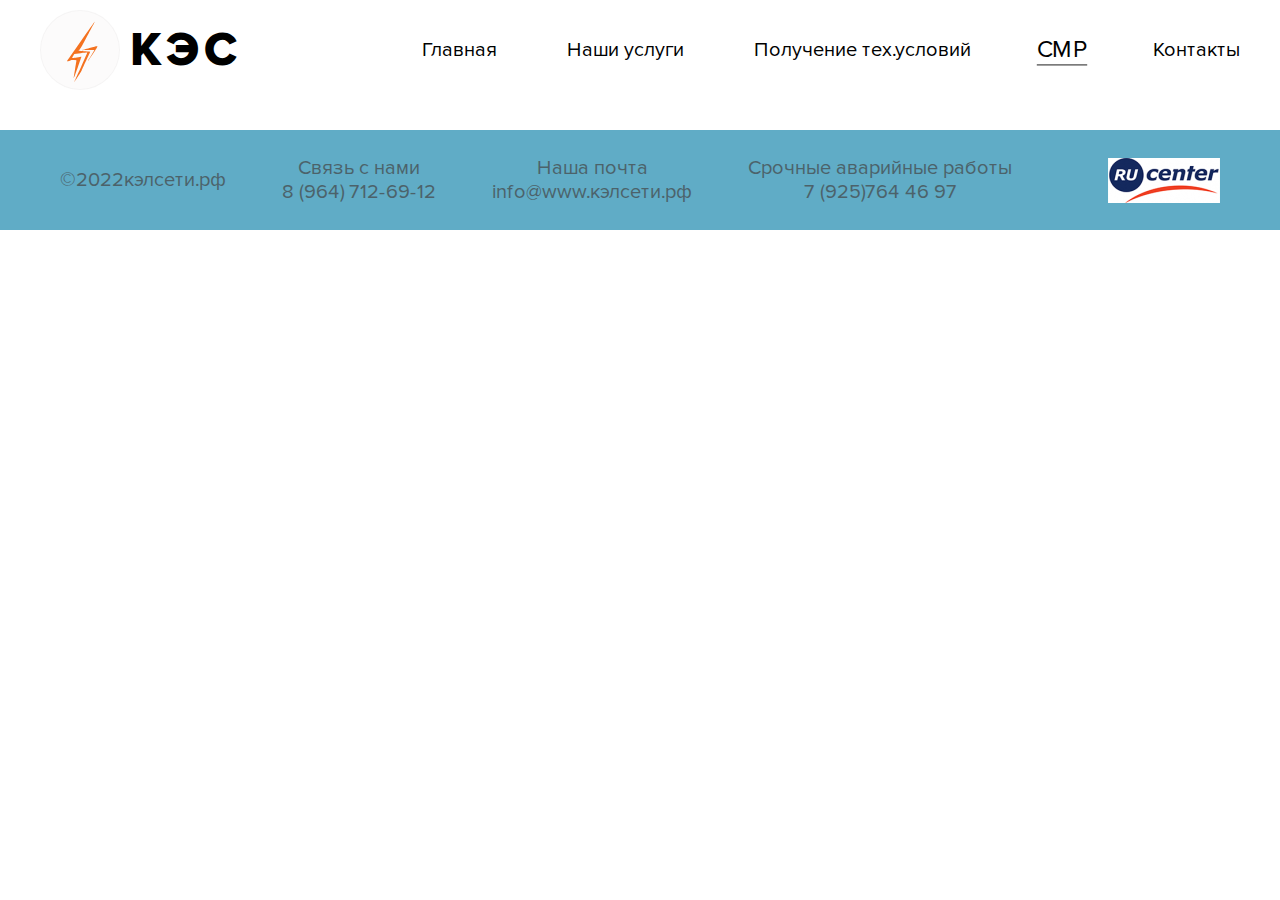
==== CIW.html @ 3be7788e "закончил главную и наши услуги, присутпил к тех.условиям" ====
<!DOCTYPE html>
<html lang="en">
<head>
    <!-- normalize.css -->
    <link rel="stylesheet" href="/css/normalize.css">
    <!-- style.css -->
    <link rel="stylesheet" href="/css/style.css">
    <meta charset="UTF-8">
    <meta http-equiv="X-UA-Compatible" content="IE=edge">
    <meta name="viewport" content="width=device-width, initial-scale=1.0">
    <title>КЭС-СМР</title>
</head>
<body>
    <header class="header">
        <div class="container">    
            <div class="header__row">                
                    <a href="/main.html" class="logo">
                        <svg version="1.0" xmlns="http://www.w3.org/2000/svg"
                            width="80px" height="80px" viewBox="0 0 161.000000 164.000000">
                            <g transform="translate(0.000000,164.000000) scale(0.100000,-0.100000)"
                                fill="currentColor" stroke="none">
                                <path d="M822 1005 c-161 -228 -292 -417 -292 -420 0 -9 63 5 74 16 16 15 126
                                11 126 -4 0 -7 -14 -91 -30 -186 -17 -95 -29 -178 -28 -183 2 -4 40 94 84 219
                                44 126 80 229 80 229 -1 1 -45 -6 -98 -16 -109 -19 -114 -17 -75 41 l23 34
                                134 17 c74 10 136 15 139 13 2 -3 -59 -140 -135 -306 -76 -166 -141 -307 -142
                                -313 -2 -6 33 44 77 112 45 68 81 127 81 131 0 5 41 94 90 199 50 105 90 194
                                90 197 0 3 -30 6 -67 6 -73 1 -211 15 -177 17 16 2 45 47 134 215 62 116 135
                                254 162 305 28 50 48 92 45 92 -2 0 -135 -187 -295 -415z"/>
                                <path d="M1005 860 c-77 -22 -147 -41 -155 -43 -8 -2 48 -1 124 1 117 4 138 3
                                130 -9 -4 -8 -33 -54 -64 -104 -70 -113 -76 -123 -63 -110 10 10 127 183 177
                                263 33 52 36 52 -149 2z"/>
                            </g>
                        </svg>       
                        <span class="logo__link">КЭС</span>  
                                      
                    </a>                                   
                <nav class="header__menu">                
                    <ul class="menu__items">
                        <li class="menu__item">
                            <a href="/main.html" class="menu__link subtitle hover-link">Главная</a>
                        </li>                       
                        <li class="menu__item">
                            <a href="/our-services.html" class="menu__link subtitle hover-link">Наши услуги</a>
                        </li>
                        <li class="menu__item">
                            <a href="/technical-conditions.html" class="menu__link subtitle hover-link">Получение тех.условий</a>
                        </li>
                        <li class="menu__item">
                            <a href="/CIW.html" class="menu__link subtitle hover-link  active-page">СМР</a>
                        </li>
                        <li class="menu__item">
                            <a href="/contacts.html" class="menu__link subtitle hover-link">Контакты</a>
                        </li>
                    </ul>
                </nav>
                <!-- /header__menu -->
            </div>          
        </div>  
         <!-- /container -->
    </header>
    <!-- /header -->
    <footer class="footer">
        <div class="container">
            <div class="footer__row">
                <p class="watermark body2">©2022кэлсети.рф</p>
                <div class="connect-with-us">
                    <p class="body2 connect-with-us__link">Связь с нами</p>
                    <a href="tel:+89647126912" class="phone-number body2">8 (964) 712-69-12</a>                    
                </div> 
                <div class="our-email">
                    <p class="body2 connect-with-us__link">Наша почта</p>
                    <a href="mailto:doc@himdivan.ru" class="e-mail body2">info@www.кэлсети.рф</a>
                </div>        
                <div class="alarm-nubmer">
                    <p class="body2 connect-with-us__link">Срочные аварийные работы</p>
                    <a href="tel:+79257644697" class="phone-number body2">7 (925)764 46 97 </a>
                </div>      
                <figure class="footer__logo">
                    <img src="/assets/img/footer/Watermark.png" alt="">
                </figure>                
            </div>
            <!-- footer__row -->
        </div>
        <!-- /container -->
    </footer>
    <!-- /footer -->    
</body>
</html>
---- css/style.css ----
@font-face {
    font-family: 'Proxima Nova Regular';
    src: url('../assets/fonts/ProximaNova-Regular.woff2') format('woff2'),
        url('../assets/fonts/ProximaNova-Regular.woff') format('woff');
    font-weight: normal;
    font-style: normal;
    font-display: swap;
}

@font-face {
    font-family: 'Proxima Nova Bold';
    src: url('../assets/fonts/ProximaNova-Bold.woff2') format('woff2'),
        url('../assets/fonts/ProximaNova-Bold.woff') format('woff');
    font-weight: bold;
    font-style: normal;
    font-display: swap;
}

@font-face {
    font-family: 'Proxima Nova Extrabld';
    src: url('../assets/fonts/ProximaNova-Extrabld.woff2') format('woff2'),
        url('../assets/fonts/ProximaNova-Extrabld.woff') format('woff');
    font-weight: bold;
    font-style: normal;
    font-display: swap;
}

@font-face {
    font-family: 'Proxima Nova Black';
    src: url('../assets/fonts/ProximaNova-Black.woff2') format('woff2'),
        url('../assets/fonts/ProximaNova-Black.woff') format('woff');
    font-weight: 900;
    font-style: normal;
    font-display: swap;
}

:root {
    --ui-color:#F47220;
    --text-color1: #fcef42e5;
    --text-color2:#444444;
    --footer-background: #228cafb7;
}

*,
*::before,
*::after {
  box-sizing: border-box;  
}

html {
    font-size: 1rem;
}

body {
    margin: 0 0;
    background: white ;
}

a {
    text-decoration: none;
}

img {
    max-width: 100%;
    height: auto;
}

svg {
    max-width: 100%;
    height: auto;
  }

.h1 {
    font-family: 'Proxima Nova Extrabld';
    font-weight: 600;
    font-style: normal;
    font-size: 4rem;
    letter-spacing: 5px;
}

.h2 {
    font-family: 'Proxima Nova Bold';
    font-weight: 500;
    font-style: normal;
    font-size: 3.5rem;
    letter-spacing: 2px;
}

.h3 {
    font-family: 'Proxima Nova Bold';
    font-weight: 400;
    font-style: normal;
    font-size: 2rem;
}

.subtitle {
    font-family: 'Proxima Nova Regular';
    font-weight: 400;
    font-style: normal;
    font-size: 1.25rem;
}

.body1 {
    font-family: 'Proxima Nova Regular';
    font-weight: 400;
    font-style: normal;
    font-size: 1.45rem;
}

.body2 {
    font-family: 'Proxima Nova Regular';
    font-weight: 400;
    font-style: normal;
    font-size: 1.25rem;
}

.button {   
    cursor: pointer;
    border-radius: 20px;
    border: 1px solid var(--ui-color);
    box-shadow: 3px 3px 5px rgba(244, 114, 32, 0.4);
    background-color: var(--ui-color);
    transition: background-color ease-in-out .5s;
}

.button:hover {
    background-color:transparent;
}

.button:active {
    box-shadow: none;
    text-shadow: 3px 3px 5px var(--text-color2);
    background-color: transparent;
    transition: 0s;
}

.active-page {
    border-bottom: 1px solid var(--text-color2);
    transform: scale(1.2);
}

.hover-link {
    transition: ease-in-out .25s;
}

.hover-link:hover {
    transform: scale(1.1);
    color: var(--ui-color);
}

.container {
    position: relative;
    max-width: 1520px;
    width: 100%;
    margin: 0 auto;
    padding: 0 0;
}

.header__row {
    display: flex;
    align-items: center;
    justify-content: space-between;
    height: 100px;
    margin: 0 40px;
}

.header__logo {
    display: flex;
}

.logo {
    display: flex;
    align-items: center;
    max-width: 255px;
}

.logo svg {    
    color: var(--ui-color) ;
    border: 1px solid #4444440a;
    border-radius: 50%;
    background:#f3f0f03f ;
    margin-right: 10px;

}

.logo__link {
    font-family: 'Proxima Nova Extrabld';
    font-weight: 600;
    font-style: normal;
    font-size: 3rem;
    letter-spacing: 5px;
    color: black;
}

.header__menu {
    display: flex;
    justify-content: center;
    align-items: center;          
}

.menu__items {
    list-style-type: none;
    display: flex;      
}

.menu__item {
    display: flex;
    margin-right: 70px;
}

.menu__item:last-child {
    margin-right: 0;
}

.menu__link {
    color: #000000;   
   
}

.slider {  
    max-width: 1520px;
    width: 100%;         
    filter: drop-shadow(5px 15px 15px rgba(11, 24, 97, 0.32));
}

.slider .slick-dots {
    display: flex;
    justify-content: center;
    align-items: center;
}

.slider .slick-dots li{
    list-style: none;
}

.slider .slick-dots button::before {   
    font-family:''; 
    font-size: 0;
    width: 20px;
    height: 10px;
    opacity: .4;
    background: #444;
    border-radius: 10px;
    transform: translateY(-300%);
}

.slider .slick-dots button::before .slick-active {
    opacity: .8;
}

.slide {
    position: relative;        
}

.slide img {    
    border-radius: 20px;    
}

.slide h1 {
    position: absolute;
    top: 0;
}

.slider__h1,
.slider__link {         
    padding-left: 220px;
    padding-top: 150px;
    opacity: ;
    color: var(--text-color1);
    text-shadow: 10px 10px 30px rgb(32, 31, 31);
}

.slider h2 {
    position: absolute;
    top: 0;
}

.about-us__head {
    display: flex;
    justify-content: center;
    align-items: center;
}

.about-us__flex {
    display: flex;
    justify-content: flex-end;
}

.about-us__grid {
    display: grid;
    grid-template-columns: 1fr 2fr;
}

.about-us__img img {
    border-radius: 20px ;
    box-shadow:5px 5px 30px rgba(11, 24, 97, 0.32);
    height: 700px;
    width: 500px;
}

.about-us__txt {
    display: flex;
    justify-content: flex-start;
}

.about-us__link {       
    max-width: 500px;   
}

.our-services {
    display: flex;
    justify-content: center;
}

.service__link {
    color: var(--ui-color) ;
    margin-left: 15px;
}

.what-we-do__flex {
    display: flex;
    justify-content: center;    
}

.what-we-do__grid {
    display: grid;
    grid-template-columns: repeat(3, 1fr);
    gap: 100px;
}

.do-list-left,
.do-list-center,
.do-list-right {
    display: flex;    
    flex-direction: column;
    width: 400px; 
    height: 600px;
    margin: 0;    
    border-radius: 5px;    
    box-shadow:5px 5px 30px rgba(11, 24, 97, 0.32);
}

.do-list-left {
    border-top-left-radius: 20px ;
    
}

.do-list-right {
    border-top-right-radius: 20px;
    
}

.do-list__icon {        
    display: flex;
    justify-content: center;
    align-items: center;        
    width: 80px;
    height: 80px;
    margin-top: 20px;
    outline: 3px solid var(--ui-color);
    outline-offset: 3px;
    border-radius: 50%;
    background-color: white;
    transform: translateX(200%);
}

.do-list__head {
    display: flex;
    justify-content: center;    
    align-items: center;
}

.do-list-left .do-list__head,
.do-list-right .do-list__head {
    margin-bottom: 69px;
}

.do-list__link {    
    margin-left: 25px;
    margin-top: 30px;
}

.do-list__btn {
    position: absolute;
    display: flex;
    justify-content: center;
    align-items: center;
    max-width: 200px;
    width: 100%;
    height: 50px;    
    bottom: 20px;
    margin-left: 6.5%;
    color: #000000;
}

.we-bring-light__flex {
    display: flex;
    justify-content: center;
    align-items: center;
    margin-top: 60px;
}

.we-bring-light__grid {
    display: grid;
    grid-template-columns: repeat(2, 1fr);       
}

.slogan {
    margin-left: 20px;
}

.start-now {
    display: flex;
    justify-content: center;
    align-items: center;
    margin-top: 50px;
}

.start-now__btn {
    display: flex;
    justify-content: center;
    align-items: center;
    max-width: 300px;
    width: 100%;
    height: 75px;  
    color: black;
}

.footer {
    background: var(--footer-background);
}

.footer__row {
    display: flex;
    justify-content: space-between;
    height: 100px;
    margin: 0 20px 0 60px;
    margin-top: 30px;
}

.watermark {
    display: flex;
    justify-content: center;
    align-items: center;
    opacity: .7;
    color: var(--text-color2);
    margin: 0;
}

.connect-with-us {
    display: flex;
    justify-content: center;
    align-items: center;
    flex-direction: column;
}

.connect-with-us__link {
    display: flex;
    justify-content: center;
    margin-bottom: 0;
    color: var(--text-color2);
    opacity: .7;
    margin: 0;
}

.phone-number {
    display: flex;
    justify-content: center;
    align-items: center;
    color: var(--text-color2);
    opacity: .7;
    transition: all ease-in-out .25s;
}

.phone-number:hover {
    color: black;
    transform: scale(1.05);
}

.alarm-nubmer {
    display: flex;
    flex-direction: column;
    justify-content: center;
    align-items: center;        
}

.our-email {
    display: flex;
    justify-content: center;
    align-items: center;
    flex-direction: column;
}

.e-mail {
    display: flex;
    justify-content: center;
    align-items: center;
    color: var(--text-color2);
    opacity: .7;
    transition: all ease-in-out .25s;
}

.e-mail:hover {
    color: black;
    transform: scale(1.05);
}

.footer__logo {
    display: flex;
    justify-content: center;
    align-items: center;
}

/* /main page */

.our-services__flex {
    display: flex;
    justify-content: center;
    align-items: center;
    margin-top: 30px;
}

.our-services__grid {
    display: grid;
    grid-template-columns: repeat(2,1fr);
    grid-template-rows: repeat(2,1fr);
    gap: 60px;
}

.our-services__card {
    display: flex;    
    flex-direction: column;
    width: 520px; 
    height: 500px;
    margin: 0;    
    border-radius: 10px;    
    box-shadow:5px 5px 30px rgba(11, 24, 97, 0.32);
}

.about-us__icon {
    display: flex;
    justify-content: center;
    align-items: center;
    width: 80px;
    height: 80px;
    margin-top: 20px;
    outline: 3px solid var(--ui-color);
    outline-offset: 3px;
    border-radius: 50%;
    background-color: white;
    transform: translateX(265%);
}

.our-services__link {
    margin-left: 15px;
    margin-top: 15px;
    margin-bottom: 0;
}

.our-services h1 {
    margin-bottom: 0;
}

/* /our-services */
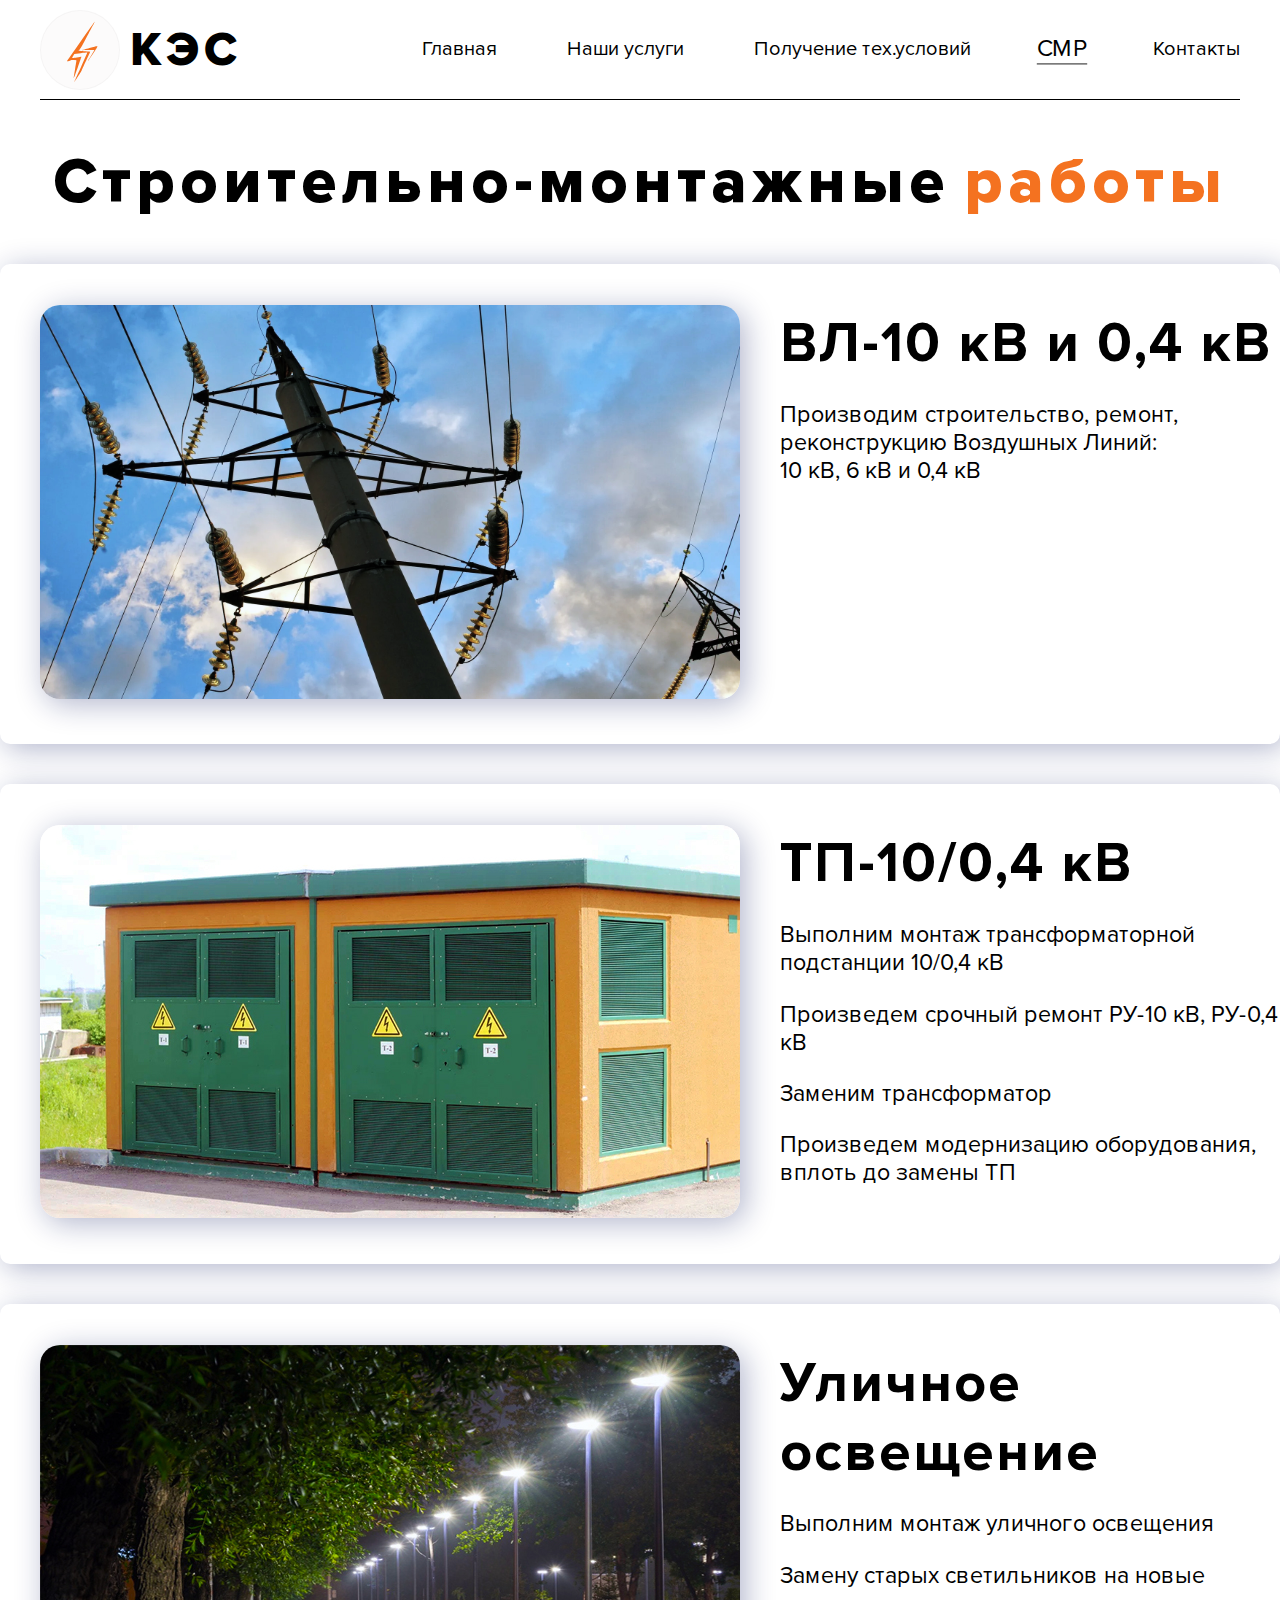
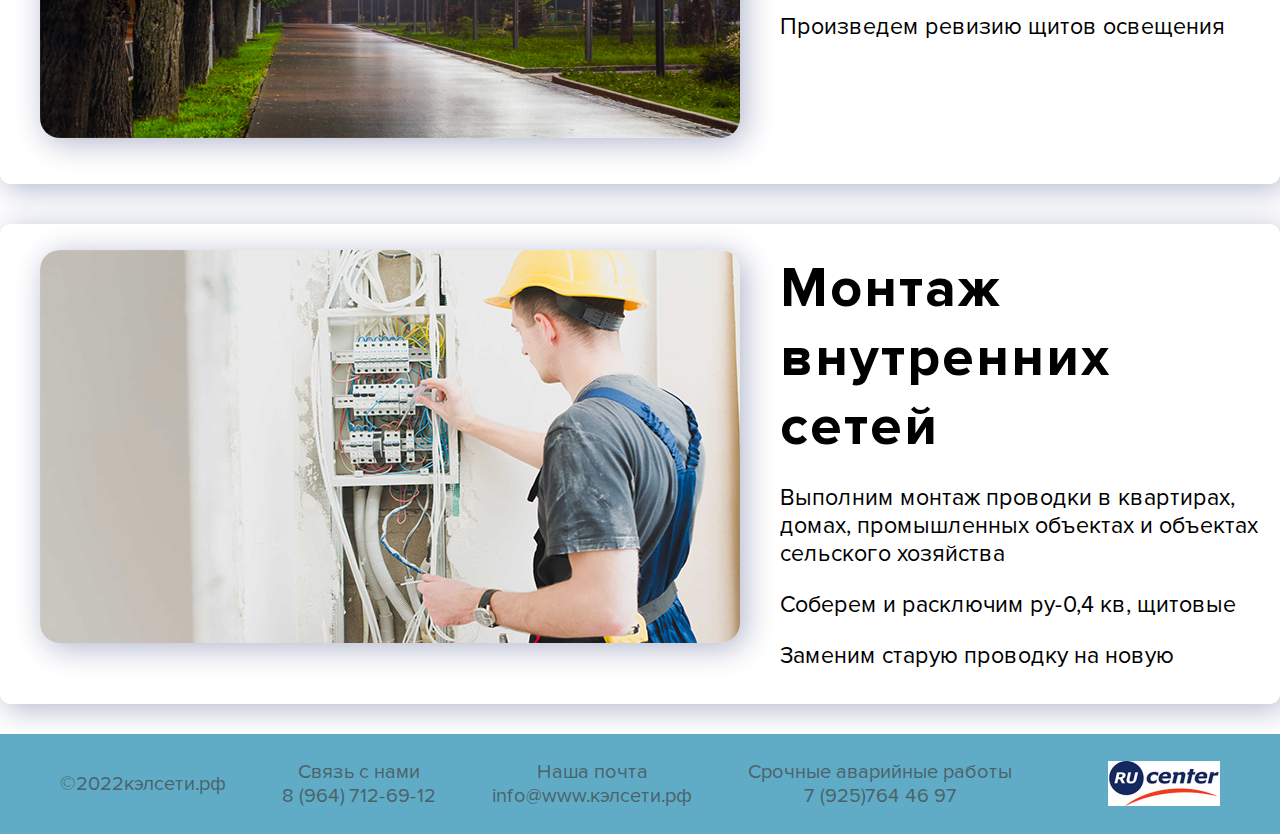
==== commit 8dddd949: "Сделал главную, наши услуги, тех.условия, Смр" ====
--- a/CIW.html
+++ b/CIW.html
@@ -59,6 +59,62 @@
          <!-- /container -->
     </header>
     <!-- /header -->
+    <main class="main">
+        <div class="container">
+            <h1 class="h1 our-services">Строительно-монтажные <span class="service__link">работы</span></h1>
+            <div class="CIW__cards_flex">
+                <article class="CIW__cards_grid">
+                    <figure class="CIW__img">
+                        <img src="/assets/img/main/CIW/Air-waltage.jpg" alt="">
+                    </figure>
+                    <div class="CIW__card_items">
+                        <h2 class="h2 card__head">ВЛ-10 кВ и 0,4 кВ</h2>
+                        <h3 class="body1 card__link">Производим строительство, ремонт, реконструкцию Воздушных Линий: <br> 10 кВ, 6 кВ и 0,4 кВ</h3>
+                    </div>
+                </article>                
+            </div>
+            <div class="CIW__cards_flex">
+                <article class="CIW__cards_grid">
+                    <figure class="CIW__img">
+                        <img src="/assets/img/main/CIW/Transformator.jpg" alt="">
+                    </figure>
+                    <div class="CIW__card_items">
+                        <h2 class="h2 card__head">ТП-10/0,4 кВ</h2>
+                        <h3 class="body1 card__link">Выполним монтаж трансформаторной подстанции 10/0,4 кВ</h3>
+                        <h3 class="body1 card__link">Произведем срочный ремонт РУ-10 кВ, РУ-0,4 кВ</h3>
+                        <h3 class="body1 card__link">Заменим трансформатор</h3>
+                        <h3 class="body1 card__link">Произведем модернизацию оборудования, вплоть до замены ТП</h3>
+                    </div>
+                </article>                
+            </div>
+            <div class="CIW__cards_flex">
+                <article class="CIW__cards_grid">
+                    <figure class="CIW__img">
+                        <img src="/assets/img/main/CIW/Street-light.jpg" alt="">
+                    </figure>
+                    <div class="CIW__card_items">
+                        <h2 class="h2 card__head">Уличное освещение</h2>
+                        <h3 class="body1 card__link">Выполним монтаж уличного освещения</h3>      
+                        <h3 class="body1 card__link">Замену старых светильников на новые</h3>
+                        <h3 class="body1 card__link">Произведем ревизию щитов освещения</h3>                  
+                    </div>
+                </article>                
+            </div>
+            <div class="CIW__cards_flex">
+                <article class="CIW__cards_grid">
+                    <figure class="CIW__img">
+                        <img src="/assets/img/main/CIW/Home-electricity.jpeg" alt="">
+                    </figure>
+                    <div class="CIW__card_items">
+                        <h2 class="h2 card__head">Монтаж внутренних сетей</h2>
+                        <h3 class="body1 card__link">Выполним монтаж проводки в квартирах, домах, промышленных объектах и объектах сельского хозяйства</h3>      
+                        <h3 class="body1 card__link">Соберем и расключим ру-0,4 кв, щитовые</h3>
+                        <h3 class="body1 card__link">Заменим старую проводку на новую</h3>                  
+                    </div>
+                </article>                
+            </div>
+        </div>
+    </main>
     <footer class="footer">
         <div class="container">
             <div class="footer__row">
--- a/css/style.css
+++ b/css/style.css
@@ -162,6 +162,7 @@
     justify-content: space-between;
     height: 100px;
     margin: 0 40px;
+    border-bottom: 1px solid black;
 }
 
 .header__logo {
@@ -264,8 +265,7 @@
 .slider__h1,
 .slider__link {         
     padding-left: 220px;
-    padding-top: 150px;
-    opacity: ;
+    padding-top: 150px;    
     color: var(--text-color1);
     text-shadow: 10px 10px 30px rgb(32, 31, 31);
 }
@@ -561,4 +561,98 @@
     margin-bottom: 0;
 }
 
-/* /our-services */+/* /our-services */
+
+.technical-condition__info {
+    display: flex;
+    justify-content: center;
+    align-items: center;
+    margin-top: 100px;
+    color: var(--ui-color);
+}
+
+.technical-condition__cardinfo {
+    display: flex;       
+    flex-direction: column;
+    height: 380px;           
+    border-radius: 10px;    
+    box-shadow:5px 5px 30px rgba(11, 24, 97, 0.32);
+}
+
+.technical-condition__link {
+    margin-left: 15px;
+    margin-bottom: 0;
+}
+
+.technical-condition__flex {
+    display: flex;
+    justify-content: center;
+    align-items: center;
+    margin-top: 70px;
+}
+
+.technical-condition__grid {
+    display: grid;
+    grid-template-columns: repeat(2, 1fr);
+    gap: 80px;
+}
+
+.technical-condition__card {
+    display: flex;    
+    flex-direction: column;
+    width: 715x; 
+    height: 630px;
+    margin: 0;    
+    border-radius: 10px;    
+    box-shadow:5px 5px 30px rgba(11, 24, 97, 0.32);
+}
+
+.technical-condition__icon {
+    display: flex;
+    justify-content: center;
+    align-items: center;
+    width: 80px;
+    height: 80px;
+    margin-top: 20px;    
+    outline: 3px solid var(--ui-color);
+    outline-offset: 7px;
+    border-radius: 50%;
+    background-color: white;
+    transform: translateX(400%);
+}
+
+/* /technical-condition */
+
+.CIW__cards_flex {
+    display: flex;
+    justify-content: flex-start;  
+    align-items: center; 
+    margin-top: 40px; 
+    height: 480px;           
+    border-radius: 10px;    
+    box-shadow:5px 5px 30px rgba(11, 24, 97, 0.32);
+}
+
+.CIW__cards_grid {
+    display: grid;
+    grid-template-columns: repeat(2,1fr);    
+    
+}
+
+.CIW__img {
+    width: 700px;    
+}
+
+.CIW__img img {
+    border-radius: 20px;
+    box-shadow:5px 5px 30px rgba(11, 24, 97, 0.32);
+}
+
+.CIW__card_items {
+    
+}
+
+.card__head {
+    margin-top: 20px;
+    margin-bottom: 0;
+}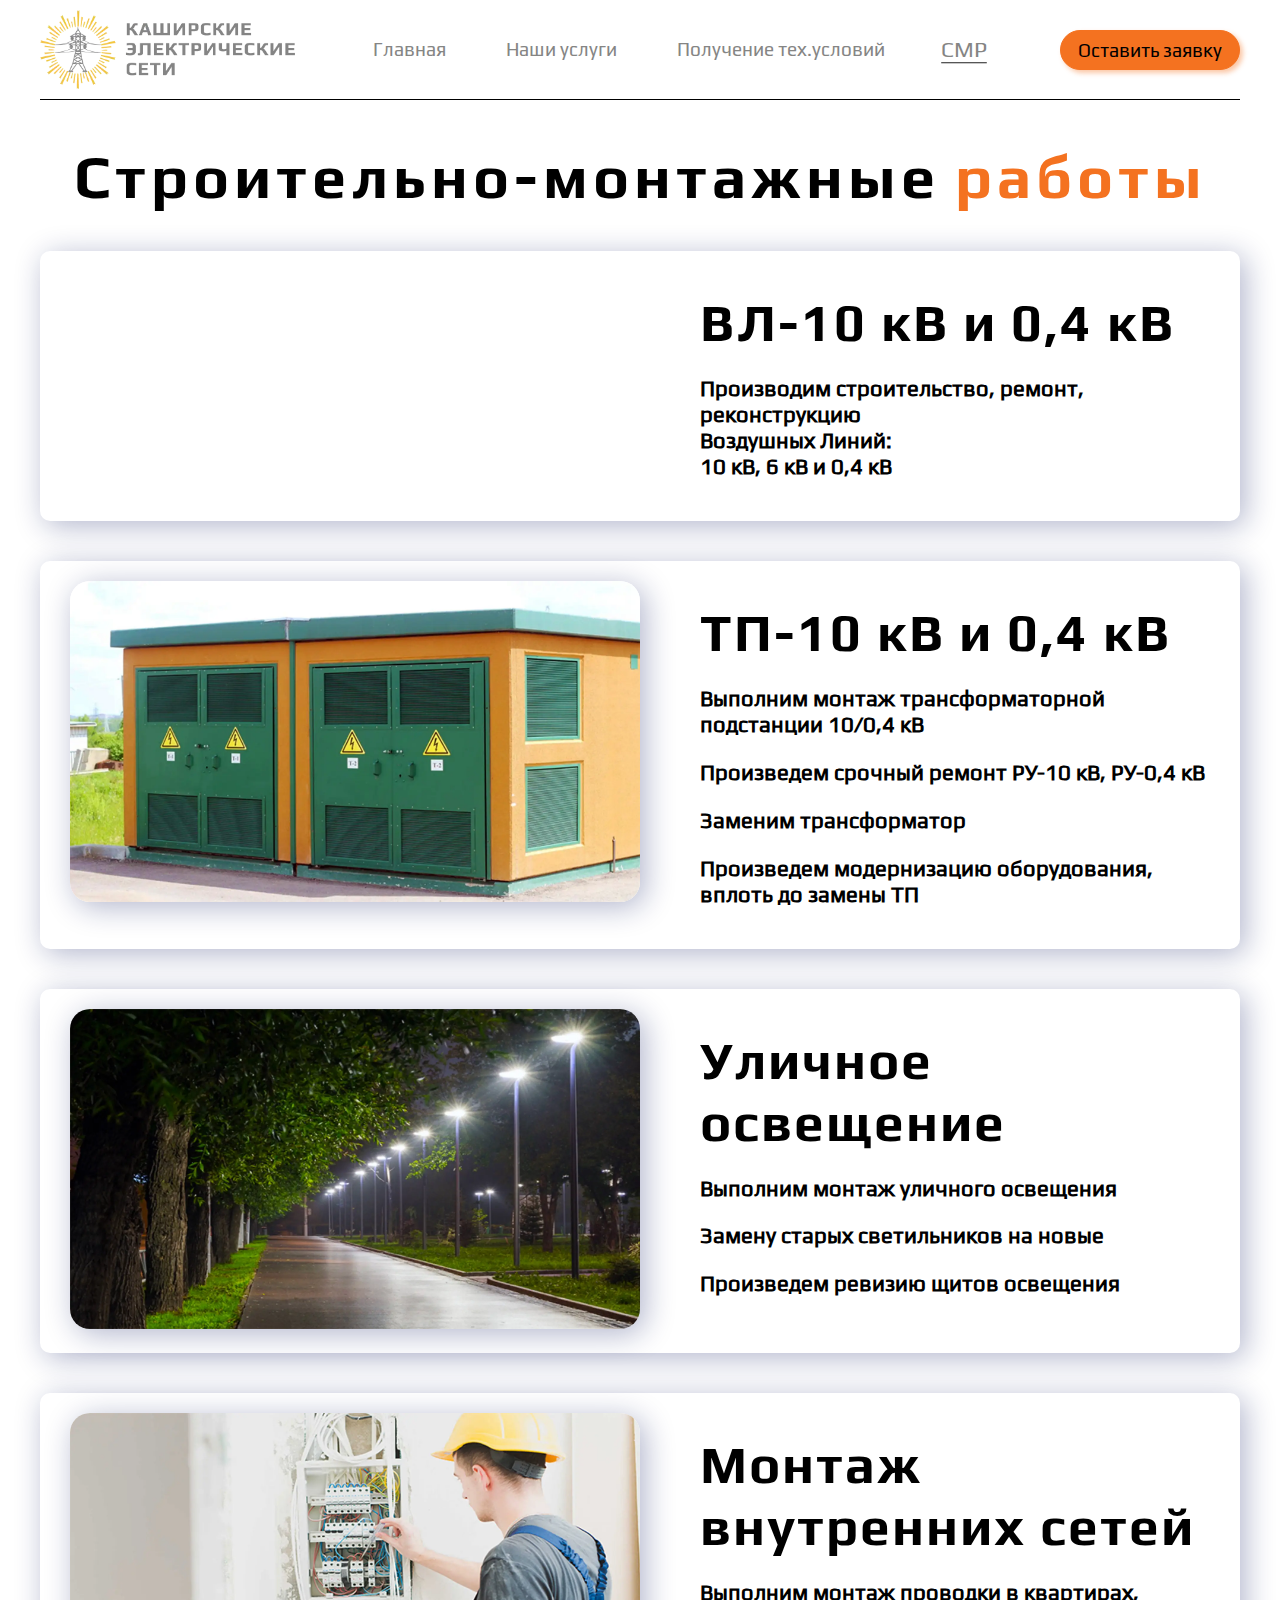
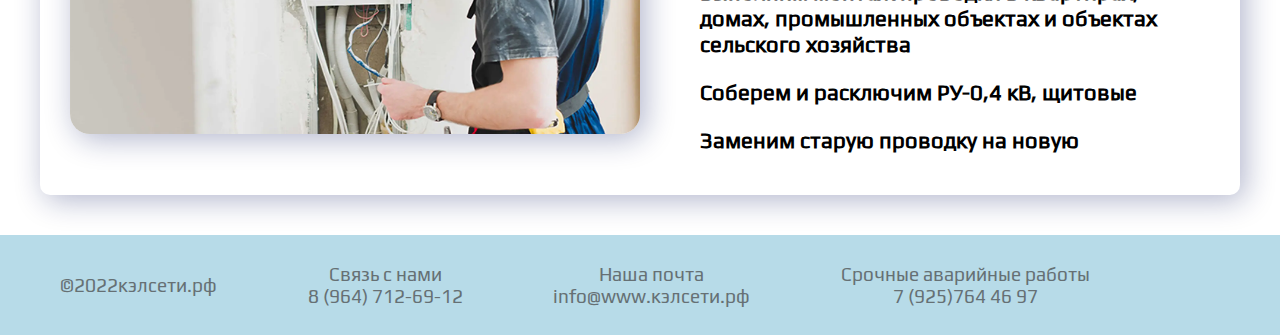
==== commit b582d6f4: "Осталось добавить фото к слайдеру" ====
--- a/CIW.html
+++ b/CIW.html
@@ -15,82 +15,114 @@
         <div class="container">    
             <div class="header__row">                
                     <a href="/main.html" class="logo">
-                        <svg version="1.0" xmlns="http://www.w3.org/2000/svg"
-                            width="80px" height="80px" viewBox="0 0 161.000000 164.000000">
-                            <g transform="translate(0.000000,164.000000) scale(0.100000,-0.100000)"
-                                fill="currentColor" stroke="none">
-                                <path d="M822 1005 c-161 -228 -292 -417 -292 -420 0 -9 63 5 74 16 16 15 126
-                                11 126 -4 0 -7 -14 -91 -30 -186 -17 -95 -29 -178 -28 -183 2 -4 40 94 84 219
-                                44 126 80 229 80 229 -1 1 -45 -6 -98 -16 -109 -19 -114 -17 -75 41 l23 34
-                                134 17 c74 10 136 15 139 13 2 -3 -59 -140 -135 -306 -76 -166 -141 -307 -142
-                                -313 -2 -6 33 44 77 112 45 68 81 127 81 131 0 5 41 94 90 199 50 105 90 194
-                                90 197 0 3 -30 6 -67 6 -73 1 -211 15 -177 17 16 2 45 47 134 215 62 116 135
-                                254 162 305 28 50 48 92 45 92 -2 0 -135 -187 -295 -415z"/>
-                                <path d="M1005 860 c-77 -22 -147 -41 -155 -43 -8 -2 48 -1 124 1 117 4 138 3
-                                130 -9 -4 -8 -33 -54 -64 -104 -70 -113 -76 -123 -63 -110 10 10 127 183 177
-                                263 33 52 36 52 -149 2z"/>
-                            </g>
-                        </svg>       
-                        <span class="logo__link">КЭС</span>  
-                                      
-                    </a>                                   
+                       <picture class="logo">
+                        <source srcset="/assets/img/header/Logo.webp">
+                        <img src="/assets/img/header/Logo.webp" alt="">
+                       </picture>                                       
+                    </a>   
+                    <a href="/main.html" class="logo-mobile">
+                        <picture>
+                            <source srcset="/assets/img/header/Краткая для светлого фона.webp">
+                            <img src="/assets/img/header/Краткая для светлого фона.webp" alt="">
+                        </picture>                                                             
+                    </a>                  
+                    <a href="#" class="mobile-menu" id="menu-request">
+                        <svg width="28" height="22" viewBox="0 0 18 12" fill="none" xmlns="http://www.w3.org/2000/svg">
+                          <path
+                            d="M1.20857 7L16.7914 7C17.4589 7 18 6.57915 18 6.06L18 5.94C18 5.42085 17.4589 5 16.7914 5L1.20857 5C0.541098 5 1.38053e-07 5.42085 9.26681e-08 5.94L8.21773e-08 6.06C3.6792e-08 6.57915 0.541098 7 1.20857 7Z"
+                            fill="#000000" />
+                          <path
+                            d="M0.940001 2L17.06 2C17.5791 2 18 1.57915 18 1.06L18 0.940001C18 0.420853 17.5791 -3.67921e-08 17.06 -8.21774e-08L0.940001 -1.49143e-06C0.420853 -1.53682e-06 1.38053e-07 0.420851 9.26681e-08 0.939999L8.21775e-08 1.06C3.67921e-08 1.57915 0.420853 2 0.940001 2Z"
+                            fill="#000000" />
+                          <path
+                            d="M0.940001 12L17.06 12C17.5791 12 18 11.5791 18 11.06L18 10.94C18 10.4209 17.5791 10 17.06 10L0.940001 10C0.420853 10 1.38053e-07 10.4209 9.26681e-08 10.94L8.21774e-08 11.06C3.67921e-08 11.5791 0.420853 12 0.940001 12Z"
+                            fill="#000000" />
+                        </svg>
+                      </a>                          
                 <nav class="header__menu">                
                     <ul class="menu__items">
                         <li class="menu__item">
-                            <a href="/main.html" class="menu__link subtitle hover-link">Главная</a>
+                            <a href="/main.html" class="menu__link subtitle hover-link ">Главная</a>
                         </li>                       
                         <li class="menu__item">
-                            <a href="/our-services.html" class="menu__link subtitle hover-link">Наши услуги</a>
+                            <a href="/our-services.html" class="menu__link subtitle hover-link ">Наши услуги</a>
                         </li>
                         <li class="menu__item">
-                            <a href="/technical-conditions.html" class="menu__link subtitle hover-link">Получение тех.условий</a>
+                            <a href="/technical-conditions.html" class="menu__link subtitle hover-link ">Получение тех.условий</a>
                         </li>
                         <li class="menu__item">
-                            <a href="/CIW.html" class="menu__link subtitle hover-link  active-page">СМР</a>
-                        </li>
-                        <li class="menu__item">
-                            <a href="/contacts.html" class="menu__link subtitle hover-link">Контакты</a>
-                        </li>
-                    </ul>
+                            <a href="/CIW.html" class="menu__link subtitle active-page">СМР</a>
+                        </li>                        
+                    </ul>                    
                 </nav>
-                <!-- /header__menu -->
-            </div>          
+                <a href="#" class="header__btn button subtitle" id="call-request">Оставить заявку</a> 
+                <!-- /header__menu -->                
+            </div>    
+            <nav class="header__menu-adaptive">
+                <ul class="menu__items">
+                  <li class="menu__item">
+                    <a href="/main.html" class="menu__link subtitle hover-link">Главная</a>
+                  </li>
+                  <li class="menu__item">
+                    <a href="/our-services.html" class="menu__link subtitle hover-link  ">Наши услуги</a>
+                  </li>
+                  <li class="menu__item">
+                    <a href="/technical-conditions.html" class="menu__link subtitle hover-link ">Получение тех.условий</a>
+                  </li>
+                  <li class="menu__item">
+                    <a href="/CIW.html" class="menu__link subtitle active-page ">СМР</a>
+                  </li>
+                </ul>
+              </nav>      
         </div>  
          <!-- /container -->
     </header>
     <!-- /header -->
     <main class="main">
         <div class="container">
-            <h1 class="h1 our-services">Строительно-монтажные <span class="service__link">работы</span></h1>
-            <div class="CIW__cards_flex">
-                <article class="CIW__cards_grid">
-                    <figure class="CIW__img">
-                        <img src="/assets/img/main/CIW/Air-waltage.jpg" alt="">
+            <h1 class="h1 CIW__head">Строительно-монтажные <span class="service__link">работы</span></h1>                           
+            <h1 class="h1 CIW__title-tablet" style="margin-bottom: 0;">Строительно - монтажные </h1>
+            <h1 class="h1 CIW__title-mobile" style="margin-bottom: 0;">Строительно -</h1>
+            <h2 class="CIW__link-mobile h1">монтажные</h2>
+            <h2 class="h1 CIW__link-tablet">работы</h2>
+            <div class="CIW__cards_flex">
+                <article class="CIW__cards_grid">
+                    <figure class="CIW__img">
+                        <picture>
+                            <source srcset="/assets/img/main/CIW/Air-waltage.webp">
+                            <img src="/assets/img/main/CIW/Air-waltage.webp" alt="">
+                        </picture>
                     </figure>
                     <div class="CIW__card_items">
                         <h2 class="h2 card__head">ВЛ-10 кВ и 0,4 кВ</h2>
-                        <h3 class="body1 card__link">Производим строительство, ремонт, реконструкцию Воздушных Линий: <br> 10 кВ, 6 кВ и 0,4 кВ</h3>
-                    </div>
-                </article>                
-            </div>
-            <div class="CIW__cards_flex">
-                <article class="CIW__cards_grid">
-                    <figure class="CIW__img">
-                        <img src="/assets/img/main/CIW/Transformator.jpg" alt="">
-                    </figure>
-                    <div class="CIW__card_items">
-                        <h2 class="h2 card__head">ТП-10/0,4 кВ</h2>
+                        <h3 class="body1 card__link">Производим строительство, ремонт, реконструкцию <br> Воздушных Линий: <br> 10 кВ, 6 кВ и 0,4 кВ</h3>
+                    </div>
+                </article>                
+            </div>
+            <div class="CIW__cards_flex">
+                <article class="CIW__cards_grid">
+                    <figure class="CIW__img">
+                        <picture>
+                            <source srcset="/assets/img/main/CIW/Transformator.webp">
+                            <img src="/assets/img/main/CIW/Transformator.webp" alt="">
+                        </picture>
+                    </figure>
+                    <div class="CIW__card_items">
+                        <h2 class="h2 card__head">ТП-10 кВ и 0,4 кВ</h2>
                         <h3 class="body1 card__link">Выполним монтаж трансформаторной подстанции 10/0,4 кВ</h3>
                         <h3 class="body1 card__link">Произведем срочный ремонт РУ-10 кВ, РУ-0,4 кВ</h3>
                         <h3 class="body1 card__link">Заменим трансформатор</h3>
-                        <h3 class="body1 card__link">Произведем модернизацию оборудования, вплоть до замены ТП</h3>
-                    </div>
-                </article>                
-            </div>
-            <div class="CIW__cards_flex">
-                <article class="CIW__cards_grid">
-                    <figure class="CIW__img">
-                        <img src="/assets/img/main/CIW/Street-light.jpg" alt="">
+                        <h3 class="body1 card__link">Произведем модернизацию оборудования, <br> вплоть до замены ТП</h3>
+                    </div>
+                </article>                
+            </div>
+            <div class="CIW__cards_flex">
+                <article class="CIW__cards_grid">
+                    <figure class="CIW__img">
+                        <picture>
+                            <source srcset="/assets/img/main/CIW/Street-light.webp">
+                            <img src="/assets/img/main/CIW/Street-light.webp" alt="">
+                        </picture>
                     </figure>
                     <div class="CIW__card_items">
                         <h2 class="h2 card__head">Уличное освещение</h2>
@@ -103,12 +135,15 @@
             <div class="CIW__cards_flex">
                 <article class="CIW__cards_grid">
                     <figure class="CIW__img">
-                        <img src="/assets/img/main/CIW/Home-electricity.jpeg" alt="">
+                        <picture>
+                            <source srcset="/assets/img/main/CIW/Home-electricity.webp">
+                            <img src="/assets/img/main/CIW/Home-electricity.webp" alt="">
+                        </picture>
                     </figure>
                     <div class="CIW__card_items">
                         <h2 class="h2 card__head">Монтаж внутренних сетей</h2>
                         <h3 class="body1 card__link">Выполним монтаж проводки в квартирах, домах, промышленных объектах и объектах сельского хозяйства</h3>      
-                        <h3 class="body1 card__link">Соберем и расключим ру-0,4 кв, щитовые</h3>
+                        <h3 class="body1 card__link">Соберем и расключим РУ-0,4 кВ, щитовые</h3>
                         <h3 class="body1 card__link">Заменим старую проводку на новую</h3>                  
                     </div>
                 </article>                
@@ -117,28 +152,84 @@
     </main>
     <footer class="footer">
         <div class="container">
-            <div class="footer__row">
-                <p class="watermark body2">©2022кэлсети.рф</p>
-                <div class="connect-with-us">
-                    <p class="body2 connect-with-us__link">Связь с нами</p>
-                    <a href="tel:+89647126912" class="phone-number body2">8 (964) 712-69-12</a>                    
-                </div> 
-                <div class="our-email">
-                    <p class="body2 connect-with-us__link">Наша почта</p>
-                    <a href="mailto:doc@himdivan.ru" class="e-mail body2">info@www.кэлсети.рф</a>
-                </div>        
-                <div class="alarm-nubmer">
-                    <p class="body2 connect-with-us__link">Срочные аварийные работы</p>
-                    <a href="tel:+79257644697" class="phone-number body2">7 (925)764 46 97 </a>
-                </div>      
-                <figure class="footer__logo">
-                    <img src="/assets/img/footer/Watermark.png" alt="">
-                </figure>                
-            </div>
-            <!-- footer__row -->
+            <div class="footer__flex">
+                <div class="footer__row">
+                    <p class="watermark body2">©2022кэлсети.рф</p>
+                    <div class="connect-with-us">
+                        <p class="body2 connect-with-us__link">Связь с нами</p>
+                        <a href="tel:+89647126912" class="phone-number body2">8 (964) 712-69-12</a>                    
+                    </div> 
+                    <div class="our-email">
+                        <p class="body2 connect-with-us__link">Наша почта</p>
+                        <a href="mailto:doc@himdivan.ru" class="e-mail body2">info@www.кэлсети.рф</a>
+                    </div>        
+                    <div class="alarm-nubmer">
+                        <p class="body2 connect-with-us__link">Срочные аварийные работы</p>
+                        <a href="tel:+79257644697" class="phone-number body2">7 (925)764 46 97 </a>
+                    </div>      
+                    <figure class="footer__logo">
+                        <picture>
+                            <source srcset="/assets/img/footer/Watermark.webp">
+                            <img src="/assets/img/footer/Watermark.webp" alt="">
+                        </picture>
+                    </figure>                
+                </div>
+                <!-- footer__row -->
+            </div>
+            <!-- /footer__flex -->
         </div>
         <!-- /container -->
     </footer>
     <!-- /footer -->    
+    <div class="modal-window" id="call-window">
+        <div class="window__overlay" id="call-overlay"></div>
+        <div class="window__content">
+            <button class="window__close" id="close-window">
+                <span></span>
+            </button>
+            <h3 class="window__head h3">Оставьте заявку</h3>
+            <form action="" class="form">
+                <fieldset class="form__group">                    
+                    <input type="text" class="form__input" name="name" placeholder="ФИО">
+                </fieldset>
+                <fieldset class="form__group">                    
+                    <input type="tel" class="form__input" name="phone" placeholder="Номер телефона">
+                </fieldset>
+                <fieldset class="form__group">                    
+                    <input type="email" class="form__input" name="email" placeholder="Электронная почта">
+                </fieldset>
+                <fieldset class="form__group">       
+                    <textarea class="form__input message" name="" id="" cols="30" rows="10" placeholder="Оставьте сообщение"></textarea>
+                </fieldset>
+                <button class="form__submit body1 button" id="submit-btn">Отправить</button>
+                <p class="body3 form__caption">Нажимая на кнопку, Вы подтверждаете, что даете согласие на обработку Ваших персональных данных </p>
+            </form>
+            <!-- /form -->
+        </div>
+        <!-- /window__content -->
+        <script src="/js/modal-window.js"></script>
+    </div>
+    <!-- /modal-window -->
+    <div class="modal-menu" id="call-menu">
+        <div class="modal-menu__overlay" id="call-menu-overlay"></div>
+        <nav class="modal-menu__nav">
+          <ul class="modal-menu__items">
+            <li class="modal-menu__item">
+              <a href="/main.html" class="modal-menu__link subtitle hover-link">Главная</a>
+            </li>
+            <li class="modal-menu__item">
+              <a href="/our-services.html" class="modal-menu__link subtitle hover-link ">Наши услуги</a>
+            </li>
+            <li class="modal-menu__item">
+              <a href="/technical-conditions.html" class="modal-menu__link subtitle hover-link ">Получение тех.условий</a>
+            </li>
+            <li class="modal-menu__item">
+              <a href="/CIW.html" class="modal-menu__link subtitle active-page ">СМР</a>
+            </li>        
+          </ul>
+        </nav>   
+      </div>
+      <script src="/js/modal-menu.js"></script>  
+      <!-- /modal-menu -->
 </body>
 </html>--- a/css/style.css
+++ b/css/style.css
@@ -1,658 +1,1490 @@
 @font-face {
-    font-family: 'Proxima Nova Regular';
-    src: url('../assets/fonts/ProximaNova-Regular.woff2') format('woff2'),
-        url('../assets/fonts/ProximaNova-Regular.woff') format('woff');
-    font-weight: normal;
-    font-style: normal;
-    font-display: swap;
+  font-family: 'Play-Bold';
+  src: url('/assets/fonts/Play-Bold.woff2') format('woff2'),
+      url('/assets/fonts/Play-Bold.woff') format('woff');
+  font-weight: bold;
+  font-style: normal;
+  font-display: swap;
 }
 
 @font-face {
-    font-family: 'Proxima Nova Bold';
-    src: url('../assets/fonts/ProximaNova-Bold.woff2') format('woff2'),
-        url('../assets/fonts/ProximaNova-Bold.woff') format('woff');
-    font-weight: bold;
-    font-style: normal;
-    font-display: swap;
+  font-family: 'Play-Regular';
+  src: url('/assets/fonts/Play-Regular.woff2') format('woff2'),
+      url('/assets/fonts/Play-Regular.woff') format('woff');
+  font-weight: normal;
+  font-style: normal;
+  font-display: swap;
 }
 
 @font-face {
-    font-family: 'Proxima Nova Extrabld';
-    src: url('../assets/fonts/ProximaNova-Extrabld.woff2') format('woff2'),
-        url('../assets/fonts/ProximaNova-Extrabld.woff') format('woff');
-    font-weight: bold;
-    font-style: normal;
-    font-display: swap;
+  font-family: 'Proxima Nova Regular';
+  src: url('../assets/fonts/ProximaNova-Regular.woff2') format('woff2'),
+    url('../assets/fonts/ProximaNova-Regular.woff') format('woff');
+  font-weight: normal;
+  font-style: normal;
+  font-display: swap;
 }
 
 @font-face {
-    font-family: 'Proxima Nova Black';
-    src: url('../assets/fonts/ProximaNova-Black.woff2') format('woff2'),
-        url('../assets/fonts/ProximaNova-Black.woff') format('woff');
-    font-weight: 900;
-    font-style: normal;
-    font-display: swap;
+  font-family: 'Proxima Nova Bold';
+  src: url('../assets/fonts/ProximaNova-Bold.woff2') format('woff2'),
+    url('../assets/fonts/ProximaNova-Bold.woff') format('woff');
+  font-weight: bold;
+  font-style: normal;
+  font-display: swap;
+}
+
+@font-face {
+  font-family: 'Proxima Nova Extrabld';
+  src: url('../assets/fonts/ProximaNova-Extrabld.woff2') format('woff2'),
+    url('../assets/fonts/ProximaNova-Extrabld.woff') format('woff');
+  font-weight: bold;
+  font-style: normal;
+  font-display: swap;
+}
+
+@font-face {
+  font-family: 'Proxima Nova Black';
+  src: url('../assets/fonts/ProximaNova-Black.woff2') format('woff2'),
+    url('../assets/fonts/ProximaNova-Black.woff') format('woff');
+  font-weight: 900;
+  font-style: normal;
+  font-display: swap;
 }
 
 :root {
-    --ui-color:#F47220;
-    --text-color1: #fcef42e5;
-    --text-color2:#444444;
-    --footer-background: #228cafb7;
+  --border-color: #888888;
+  --ui-color: #F47220;
+  --text-color1: #fcef42e5;
+  --text-color2: #444444;
+  --text-color3: #858584;
+  --footer-background: #1e90b652;
+  --slide-title: #004e6b;
 }
 
 *,
 *::before,
 *::after {
-  box-sizing: border-box;  
+  box-sizing: border-box;
 }
 
 html {
-    font-size: 1rem;
+  font-size: 1rem;
 }
 
 body {
-    margin: 0 0;
-    background: white ;
+  margin: 0 0;
+  background: white;
 }
 
 a {
-    text-decoration: none;
+  text-decoration: none;
+}
+
+ul {
+  padding: 0;
 }
 
 img {
-    max-width: 100%;
-    height: auto;
+  max-width: 100%;
+  height: auto;
 }
 
 svg {
-    max-width: 100%;
-    height: auto;
-  }
+  max-width: 100%;
+  height: auto;
+}
 
 .h1 {
-    font-family: 'Proxima Nova Extrabld';
-    font-weight: 600;
-    font-style: normal;
-    font-size: 4rem;
-    letter-spacing: 5px;
+  font-family: 'Play-Bold';
+  font-weight: 600;
+  font-style: normal;
+  font-size: 4rem;
+  letter-spacing: 5px;
 }
 
 .h2 {
-    font-family: 'Proxima Nova Bold';
-    font-weight: 500;
-    font-style: normal;
-    font-size: 3.5rem;
-    letter-spacing: 2px;
+  font-family: 'Play-Bold';
+  font-weight: 500;
+  font-style: normal;
+  font-size: 3.5rem;
+  letter-spacing: 2px;
 }
 
 .h3 {
-    font-family: 'Proxima Nova Bold';
-    font-weight: 400;
-    font-style: normal;
-    font-size: 2rem;
+  font-family: 'Play-Bold';
+  font-weight: 400;
+  font-style: normal;
+  font-size: 2rem;
 }
 
 .subtitle {
-    font-family: 'Proxima Nova Regular';
-    font-weight: 400;
-    font-style: normal;
-    font-size: 1.25rem;
+  font-family: 'Play-Regular';
+  font-weight: 500;
+  font-style:normal;
+  font-size: 1.25rem; 
 }
 
 .body1 {
-    font-family: 'Proxima Nova Regular';
-    font-weight: 400;
-    font-style: normal;
-    font-size: 1.45rem;
+  font-family: 'Play-Regular';
+  font-weight: 600;
+  font-style: normal;
+  font-size: 1.45rem;
 }
 
 .body2 {
-    font-family: 'Proxima Nova Regular';
-    font-weight: 400;
-    font-style: normal;
-    font-size: 1.25rem;
-}
-
-.button {   
-    cursor: pointer;
-    border-radius: 20px;
-    border: 1px solid var(--ui-color);
-    box-shadow: 3px 3px 5px rgba(244, 114, 32, 0.4);
-    background-color: var(--ui-color);
-    transition: background-color ease-in-out .5s;
+  font-family: 'Play-Regular';
+  font-weight: 500;
+  font-style: normal;
+  font-size: 1.25rem;
+}
+
+.body3 {
+  font-family: 'Play-Regular';
+  font-weight: 400;
+  font-style: normal;
+  font-size: 0.75rem;
+}
+
+.button {
+  cursor: pointer;
+  border-radius: 20px;
+  border: 1px solid var(--ui-color);
+  box-shadow: 3px 3px 5px rgba(244, 114, 32, 0.4);
+  background-color: var(--ui-color);
+  transition: background-color ease-in-out .5s;
 }
 
 .button:hover {
-    background-color:transparent;
+  background-color: transparent;
+}
+
+.header__menu-adaptive {
+  display: none;
+}
+
+.CIW__title-mobile,
+.CIW__link-mobile,
+.CIW__link-tablet,
+.CIW__title-tablet {
+  display: none;
 }
 
 .button:active {
-    box-shadow: none;
-    text-shadow: 3px 3px 5px var(--text-color2);
-    background-color: transparent;
-    transition: 0s;
+  box-shadow: none;
+  text-shadow: 3px 3px 5px var(--text-color2);
+  background-color: transparent;
+  transition: 0s;
 }
 
 .active-page {
-    border-bottom: 1px solid var(--text-color2);
-    transform: scale(1.2);
+  border-bottom: 1px solid var(--text-color2);
+  transform: scale(1.2);
 }
 
 .hover-link {
-    transition: ease-in-out .25s;
+  transition: ease-in-out .25s;
 }
 
 .hover-link:hover {
-    transform: scale(1.1);
-    color: var(--ui-color);
+  transform: scale(1.1);
+  color: var(--ui-color);
 }
 
 .container {
-    position: relative;
-    max-width: 1520px;
+  position: relative;
+  max-width: 1520px;
+  width: 100%;
+  margin: 0 auto;
+  padding: 0 0;
+}
+
+.header__row {
+  display: flex;
+  align-items: center;
+  justify-content: space-between;
+  height: 100px;
+  margin: 0 40px;
+  border-bottom: 1px solid black;
+}
+
+.mobile-menu {
+  display: none;
+}
+
+.header__logo {
+  display: flex;
+}
+
+.logo,
+.logo-mobile {
+  display: flex;
+  align-items: center;
+  max-width: 255px;
+}
+
+.logo-mobile {
+  display: none;
+}
+
+.header__menu {
+  display: flex;
+  justify-content: center;
+  align-items: center;
+}
+
+.menu__items {
+  list-style-type: none;
+  display: flex;
+}
+
+.menu__item {
+  display: flex;
+  margin-right: 70px;
+}
+
+.menu__item:last-child {
+  margin-right: 0;
+}
+
+.menu__link {
+  color: var(--text-color3);
+
+}
+
+.header__btn {
+  display: flex;
+  justify-content: center;
+  align-items: center;
+  width: 180px;
+  height: 40px;
+  color: black;
+}
+
+.slider {
+  max-width: 1520px;
+  width: 100%;
+  margin: 10px 0;
+  filter: drop-shadow(5px 15px 15px rgba(11, 24, 97, 0.32));
+}
+
+.slider .slick-dots {
+  display: flex;
+  justify-content: center;
+  align-items: center;
+}
+
+.slider .slick-dots li,
+.about-us__slider .slick-dots li {
+  list-style: none;
+}
+
+.slider .slick-dots button::before,
+.about-us__slider .slick-dots button::before {
+  font-family: '';
+  font-size: 0;
+  width: 20px;
+  height: 10px;
+  opacity: .4;
+  background: #444;
+  border-radius: 10px;
+  transform: translateY(-300%);
+}
+
+.slider .slick-dots button::before .slick-active, 
+.about-us__slider .slick-dots button::before .slick-active {
+  opacity: .8;
+}
+
+.slide {
+  position: relative;  
+}
+
+.slide :first-child {
+  display: flex;
+  justify-content: center;
+  align-items: center;
+}
+
+.slide img {
+  border-radius: 20px;
+}
+
+.slide h1 {
+  position: absolute;
+  top: 0;
+}
+
+.slider__h1,
+.slider__link {
+  padding-left: 220px;
+  padding-top: 150px;
+  color: var(--text-color1);
+  text-shadow: 10px 10px 30px rgb(32, 31, 31);
+}
+
+.slider h2 {
+  position: absolute;
+  top: 0;
+}
+
+.about-us__head {
+  display: flex;
+  justify-content: center;
+  align-items: center;
+}
+
+.about-us__flex{
+  display: flex;
+  justify-content: center;
+  flex-direction: row;
+  margin: 80px 20px;
+}
+
+.about-us__img {
+  margin: 0;
+  margin-right: 20px;
+}
+
+.about-us__img img {
+  border-radius: 20px;
+  box-shadow: 5px 5px 30px rgba(11, 24, 97, 0.32);
+  height: 590px;
+}
+
+.about-us__txt {
+  display: flex;
+  justify-content: flex-start;
+  margin-left: 40px;
+}
+
+.about-us__link {
+  max-width: 500px;
+}
+
+.our-service,
+.our-services__title,
+.CIW__head {
+  display: flex;
+  justify-content: center;
+}
+
+.service__link {
+  color: var(--ui-color);
+  margin-left: 15px;
+}
+
+.our-services__title-mobile {
+  display: none;
+}
+
+.service__link-mobile {
+ display: none; 
+}
+
+.what-we-do__flex {
+  display: flex;
+  justify-content: center;
+}
+
+.what-we-do__grid {
+  display: flex;
+  flex-wrap: wrap;
+  justify-content: center;
+  gap: 100px;
+}
+
+.do-list-left,
+.do-list-center,
+.do-list-right {
+  display: flex;
+  flex-direction: column;
+  width: 415px;
+  
+  padding: 20px 0 ;
+  margin: 0;
+  border-radius: 5px;
+  box-shadow: 5px 5px 30px rgba(11, 24, 97, 0.32);
+}
+
+.do-list-left {
+  border-top-left-radius: 20px;
+
+}
+
+.do-list-right {
+  border-top-right-radius: 20px;
+
+}
+
+.do-list__icons {
+  display: flex;
+  justify-content: center;
+}
+
+.do-list__icon {
+  display: flex;
+  justify-content: center;
+  align-items: center;
+  width: 80px;
+  height: 80px;  
+  outline: 3px solid var(--ui-color);
+  outline-offset: 3px;
+  border-radius: 50%;
+  background-color: white;  
+}
+
+.do-list__head {
+  display: flex;
+  justify-content: center;
+  align-items: center;
+}
+
+.do-list-left .do-list__head,
+.do-list-right .do-list__head {
+  margin-bottom: 69px;
+}
+
+.do-list-right .card__btn {
+  margin-top: 31px;
+}
+
+.do-list__link {
+  margin-left: 25px;
+  margin-top: 30px;
+}
+
+.card__btn {
+  display: flex;
+  justify-content: center;
+}
+
+.do-list__btn {  
+  display: flex;
+  justify-content: center;
+  align-items: center;
+  max-width: 200px;
+  width: 100%;
+  height: 50px; 
+  color: #000000;
+}
+
+.about-us__slider {
+  max-width: 460px;
+  width: 100%;
+  margin: 10px 0;
+  filter: drop-shadow(5px 15px 15px rgba(11, 24, 97, 0.32));
+}
+
+.about-us__slide img {
+  max-height: 600px;
+  border-radius: 20px;
+}
+
+.start-now {
+  display: flex;
+  justify-content: center;
+  align-items: center;
+  margin: 50px 0;
+}
+
+.start-now__btn {
+  display: flex;
+  justify-content: center;
+  align-items: center;
+  max-width: 300px;
+  width: 100%;
+  height: 75px;
+  color: black;
+}
+
+.footer {
+  background: var(--footer-background);
+}
+
+.footer__row {
+  display: flex;
+  justify-content: space-between;
+  height: 100px;
+  margin: 0 20px 0 60px;
+  margin-top: 30px;
+}
+
+.watermark {
+  display: flex;
+  justify-content: center;
+  align-items: center;
+  opacity: .7;
+  color: var(--text-color2);
+  margin: 0;
+}
+
+.connect-with-us {
+  display: flex;
+  justify-content: center;
+  align-items: center;
+  flex-direction: column;
+}
+
+.connect-with-us__link {
+  display: flex;
+  justify-content: center;
+  margin-bottom: 0;
+  color: var(--text-color2);
+  opacity: .7;
+  margin: 0;
+}
+
+.phone-number {
+  display: flex;
+  justify-content: center;
+  align-items: center;
+  color: var(--text-color2);
+  opacity: .7;
+  transition: all ease-in-out .25s;
+}
+
+.phone-number:hover {
+  color: black;
+  transform: scale(1.05);
+}
+
+.alarm-nubmer {
+  display: flex;
+  flex-direction: column;
+  justify-content: center;
+  align-items: center;
+}
+
+.our-email {
+  display: flex;
+  justify-content: center;
+  align-items: center;
+  flex-direction: column;
+}
+
+.e-mail {
+  display: flex;
+  justify-content: center;
+  align-items: center;
+  color: var(--text-color2);
+  opacity: .7;
+  transition: all ease-in-out .25s;
+}
+
+.e-mail:hover {
+  color: black;
+  transform: scale(1.05);
+}
+
+.footer__logo {
+  display: flex;
+  justify-content: center;
+  align-items: center;
+}
+
+/* /main page */
+
+.our-services__flex {
+  display: flex;
+  justify-content: center;
+  align-items: center;
+  margin-top: 30px;
+  margin-bottom: 20px;
+}
+
+.our-services__grid {
+  display: grid;
+  grid-template-columns: repeat(2, 1fr);
+  grid-template-rows: repeat(2, 1fr);
+  gap: 60px;
+}
+
+.our-services__card {
+  display: flex;
+  flex-direction: column;
+  width: 520px;
+  height: 575px;
+  margin: 0;
+  padding: 20px 30px;
+  border-radius: 10px;
+  box-shadow: 5px 5px 30px rgba(11, 24, 97, 0.32);
+}
+
+.about-us__icons {
+  display: flex;
+  justify-content: center;
+  margin-bottom: 0;
+  margin-top: 20px;  
+}
+
+.about-us__icon {
+  display: flex;
+  justify-content: center;
+  align-items: center;
+  width: 80px;
+  height: 80px; 
+  outline: 3px solid var(--ui-color);
+  outline-offset: 3px;
+  border-radius: 50%;
+  background-color: white;  
+}
+
+.our-services__link {
+  margin-left: 15px;
+  margin-top: 15px;
+  margin-bottom: 0;
+}
+
+.our-service h1 {
+  margin-bottom: 0;
+}
+
+/* /our-services */
+
+.technical-condition__info {
+  display: flex;
+  justify-content: center;
+  align-items: center;
+  margin-top: 100px;
+  color: var(--ui-color);
+}
+
+.technical-condition__cardinfo {
+  display: flex;
+  flex-direction: column;
+  border-radius: 10px;
+  margin: 20px 30px;
+  padding: 20px 15px;
+  box-shadow: 5px 5px 30px rgba(11, 24, 97, 0.32);
+}
+
+.technical-condition__link {
+  margin-left: 15px;
+  margin-right: 15px;
+  margin-bottom: 0;
+}
+
+.technical-condition__flex {
+  display: flex;
+  justify-content: center;
+  align-items: center;
+  flex-wrap: wrap;
+  margin-top: 70px;  
+  gap: 80px;
+}
+
+.technical-condition__card {
+  display: flex;
+  flex-direction: column;
+  width: 715px;
+  height: 690px;
+  margin: 0;
+  border-radius: 10px;
+  padding: 20px 30px;
+  box-shadow: 5px 5px 30px rgba(11, 24, 97, 0.32);
+}
+
+.technical-condition__icons {
+  display: flex;
+  justify-content: center;
+}
+
+.technical-condition__icon {
+  display: flex;
+  justify-content: center;
+  align-items: center;
+  width: 80px;
+  height: 80px;  
+  outline: 3px solid var(--ui-color);
+  outline-offset: 7px;
+  border-radius: 50%;
+  background-color: white;  
+}
+
+/* /technical-condition */
+
+.CIW__cards_flex {
+  display: flex;
+  justify-content: flex-start;
+  align-items: center;
+  margin: 40px;  
+  border-radius: 10px;
+  box-shadow: 5px 5px 30px rgba(11, 24, 97, 0.32);
+}
+
+.CIW__cards_grid {
+  display: grid;
+  grid-template-columns: repeat(2, 1fr);  
+  padding: 20px 30px;
+}
+
+.CIW__img {  
+  margin: 0;
+}
+
+.CIW__img img {
+  border-radius: 20px;
+  box-shadow: 5px 5px 30px rgba(11, 24, 97, 0.32);
+}
+
+.CIW__card_items {  
+  margin-left: 60px;
+}
+
+.card__link {
+  font-weight: 600;
+}
+
+.card__head {
+  margin-top: 20px;
+  margin-bottom: 0;
+}
+
+/* /CIW */
+
+.modal-window {
+  position: fixed;
+  top: 0;
+  left: 0;
+  z-index: 100;
+  display: flex;
+  justify-content: center;
+  align-items: center;
+  width: 100vw;
+  height: 100vh;
+  opacity: 0;
+  pointer-events: none;
+}
+
+.modal-window_active {
+  opacity: 1;
+  pointer-events: auto;
+}
+
+.window__overlay {
+  position: absolute;
+  top: 0;
+  left: 0;
+  width: 100%;
+  height: 100%;
+  background-color: #000;
+  opacity: .5;
+}
+
+.window__content {
+  position: relative;
+  width: 500px;
+  height: 600px;
+  border-radius: 20px;
+  padding: 30px 20px;
+  background-color: white;
+}
+
+.window__close {
+  position: absolute;
+  bottom: 100%;
+  left: 100%;
+  display: inline-flex;
+  justify-content: center;
+  align-items: center;
+  width: 22px;
+  height: 22px;
+  padding: 0;
+  border: 0;
+  outline: 0;
+  background-color: transparent;
+  cursor: pointer;
+}
+
+.window__close span {
+  position: relative;
+  display: block;
+  width: 30px;
+  height: 1px;
+}
+
+.window__close span::before,
+.window__close span::after {
+  position: absolute;
+  top: 0;
+  left: 0;
+  width: 100%;
+  height: 100%;
+  background-color: white;
+  content: '';
+  transform-origin: center center;
+}
+
+.window__close span::before {
+  transform: rotate(45deg);
+}
+
+.window__close span::after {
+  transform: rotate(-45deg);
+}
+
+.window__close:hover span::before,
+.window__close:hover span::after {
+  background-color: var(--ui-color);
+}
+
+.window__head {
+  text-align: center;
+  margin: 10px;
+  color: var(--ui-color);
+}
+
+.form {
+  display: flex;
+  flex-direction: column;
+  align-items: center;
+}
+
+.form__group {
+  width: 100%;
+  padding: 0;
+  margin: 0;
+  margin-bottom: 10px;
+  border: 0;
+}
+
+.form__group:last-child {
+  margin-bottom: 0;
+}
+
+.message {
+  height: 200px;
+  resize: none;
+}
+
+.form__input {
+  width: 100%;
+  padding: 8px 10px;
+  font-size: 0.875rem;
+  line-height: 120%;
+  color: black;
+  border: 1px solid var(--border-color);
+  border-radius: 10px;
+}
+
+.form__input::placeholder {
+  color: var(--border-color);
+}
+
+.form__submit {
+  max-width: 200px;
+  width: 100%;
+  height: 50px;
+}
+
+.form__caption {
+  color: var(--border-color);
+  opacity: .7;
+}
+
+/* /modal-window */
+
+.modal-menu {
+  position: fixed;  
+  left: 0;
+  top: 100px;
+  z-index: 100;
+  width: 100vw;
+  height: 100vh;
+  opacity: 0;
+  pointer-events: none;
+}
+
+.modal-menu_active {
+  opacity: 1;
+  pointer-events: auto;
+}
+
+.modal-menu__overlay {
+  position: absolute;
+  left: 0;
+  top: 0;
+  width: 100%;
+  height: 100%;
+  background: var(--text-color2);
+  opacity: 0.8;  
+}
+
+.modal-menu__nav {  
+  display: flex;  
+  position: relative;
+  top: 0;
+  left: 0;
+  z-index:100;   
+  width: 300px;   
+  height: 100%;
+  padding-left: 40px;
+  background: #ffffff;
+}
+
+.modal-menu__items {  
+  list-style-type: none;
+}
+
+.modal-menu__item {
+  margin-top: 15px;
+}
+
+.modal-menu__link {
+  color: var(--text-color2);
+}
+
+@media (max-width:1600px) {
+  .container {
+    max-width: 1440px;
     width: 100%;
-    margin: 0 auto;
-    padding: 0 0;
-}
-
-.header__row {
-    display: flex;
-    align-items: center;
-    justify-content: space-between;
-    height: 100px;
-    margin: 0 40px;
-    border-bottom: 1px solid black;
-}
-
-.header__logo {
-    display: flex;
-}
-
-.logo {
-    display: flex;
-    align-items: center;
-    max-width: 255px;
-}
-
-.logo svg {    
-    color: var(--ui-color) ;
-    border: 1px solid #4444440a;
-    border-radius: 50%;
-    background:#f3f0f03f ;
-    margin-right: 10px;
-
-}
-
-.logo__link {
-    font-family: 'Proxima Nova Extrabld';
-    font-weight: 600;
-    font-style: normal;
-    font-size: 3rem;
-    letter-spacing: 5px;
-    color: black;
-}
-
-.header__menu {
+  }
+
+  .h1 {
+    font-size: 3.79rem;
+  }
+
+  .h2 {
+    font-size: 3.31rem;
+  }
+
+  .h3 {
+    font-size: 1.9rem;
+  }
+
+  .subtitle {
+    font-size: 1.18rem;
+  }
+
+  .body1 {
+    font-size: 1.37rem;
+  }
+
+  .body2 {
+    font-size: 1.18rem;
+  }
+
+  .body3 {
+    font-size: 0.71rem;
+  }
+
+  .menu__item {
+    margin-right: 60px;
+  }
+
+  .slider__link,
+  .slider__h1 {
+    padding-left: 205px;
+    padding-top: 140px;
+  }
+
+  .about-us__img img {
+    height: 560px;
+  }
+
+  .what-we-do__grid {
+    gap: 60px;
+  } 
+}
+
+@media (max-width:1340px) {
+  .what-we-do__grid {
+    grid-template-rows: repeat(2,1fr);
+  }
+
+  .about-us__img img {
+    height: 540px;
+  }
+}
+
+  @media (max-width:1320px) {
+    .slider .h1,
+    .slider .h2 {
+      font-size: 2.5rem;
+    }
+
+    .slider__link,
+    .slider__h1 {
+      padding-left: 180px;
+      padding-top: 130px;
+    }
+
+    .about-us__img img {
+      height: 500px;
+    }
+  }
+
+ 
+
+@media (max-width:1275px) { 
+  .about-us__img img{
+    height: 480px;
+  }
+}
+
+@media (max-width:1180px) {
+  .header__menu {
+    display: none;
+  }
+
+  .header__menu-adaptive {
     display: flex;
     justify-content: center;
-    align-items: center;          
-}
-
-.menu__items {
-    list-style-type: none;
-    display: flex;      
-}
-
-.menu__item {
-    display: flex;
-    margin-right: 70px;
-}
-
-.menu__item:last-child {
-    margin-right: 0;
-}
-
-.menu__link {
-    color: #000000;   
-   
-}
-
-.slider {  
-    max-width: 1520px;
-    width: 100%;         
-    filter: drop-shadow(5px 15px 15px rgba(11, 24, 97, 0.32));
-}
-
-.slider .slick-dots {
+  }
+}
+
+@media (max-width:1140px) {
+
+  .our-services__grid {
     display: flex;
     justify-content: center;
     align-items: center;
-}
-
-.slider .slick-dots li{
-    list-style: none;
-}
-
-.slider .slick-dots button::before {   
-    font-family:''; 
-    font-size: 0;
-    width: 20px;
-    height: 10px;
-    opacity: .4;
-    background: #444;
-    border-radius: 10px;
-    transform: translateY(-300%);
-}
-
-.slider .slick-dots button::before .slick-active {
-    opacity: .8;
-}
-
-.slide {
-    position: relative;        
-}
-
-.slide img {    
-    border-radius: 20px;    
-}
-
-.slide h1 {
-    position: absolute;
-    top: 0;
-}
-
-.slider__h1,
-.slider__link {         
-    padding-left: 220px;
-    padding-top: 150px;    
-    color: var(--text-color1);
-    text-shadow: 10px 10px 30px rgb(32, 31, 31);
-}
-
-.slider h2 {
-    position: absolute;
-    top: 0;
-}
-
-.about-us__head {
+    flex-wrap: wrap;
+  }
+}
+
+@media (max-width:1101px) {
+  .slider__link,
+  .slider__h1 {
+    padding-left: 165px;
+    padding-top: 100px;
+  }
+
+  .CIW__head {
+    display: none;
+  }
+
+  .CIW__title-tablet,
+  .CIW__link-tablet {
+    display: flex;
+    justify-content: center;
+  }
+
+  .CIW__link-tablet {
+    color: var(--ui-color);
+    margin-top: 0;
+  }
+}
+
+@media (max-width:1095px) {
+  .footer__row {
+    display: flex;
+    justify-content: space-between;
+    align-items: center;
+    column-gap: 50px;
+    row-gap: 20px;
+    flex-wrap: wrap;
+    padding-top: 10px;
+    height: 180px;
+    margin-left: 20px;
+  }
+}
+
+
+@media (max-width:940px) {
+  .alarm-nubmer {
+    order: -3;
+  }
+
+  .watermark {
+    order: 1;
+  }  
+}
+
+@media (max-width:930px) {
+  .slider__link,
+  .slider__h1 {
+    padding-left: 150px;
+    padding-top: 80px;
+  }
+
+  .CIW__cards_grid {
+    display: flex;
+    flex-direction: column;
+    justify-content: center;
+  }
+
+  .card__head {
+    display: flex;
+    justify-content: center;
+  }
+
+  .CIW__card_items {
+    margin-left: 0;
+  }
+}
+
+@media (max-width:890px) {
+
+  .CIW__title-tablet {
+    display: none;
+  }
+
+  .CIW__title-mobile {
+    display: flex;
+    justify-content: center;
+  }
+
+  .CIW__link-mobile {
+    display: flex;
+    justify-content: center;
+    margin:0;
+  }
+
+  .slider__h1,
+  .slider__link {
+    padding-left: 130px;
+    padding-top: 65px;
+  }
+}
+
+@media (max-width:810px) {
+  .about-us__img img {
+    height: 510px;
+  }
+}
+
+@media (max-width:740px) {
+  .h1 {
+    font-size: 3.5rem;
+  }
+
+  .h2 {
+    font-size: 3rem;
+  }
+
+  .h3 {
+    font-size: 1.5rem;
+  }
+
+  .subtitle {
+    font-size: 1rem;
+  }
+
+  .body1 {
+    font-size: 1.25rem;
+  } 
+
+  .body2 {
+    font-size: 1rem ;
+  }
+
+  .body3 {
+    font-size: 0.5rem;
+  }
+
+  .about-us__flex {
+    flex-direction: column;    
+    align-items: center;
+  }
+
+  .about-us__img {
+    margin: 0;
+  }
+
+  .slider__h1,
+  .slider__link {
+    padding-left: 120px;
+    padding-top: 50px;
+  }
+
+  .technical-condition__card {
+    width: 620px;
+  }  
+}
+
+@media (max-width:692px) {
+  .h1 {
+    font-size: 3rem;
+  }
+
+  .slider__h1,
+  .slider__link {
+    padding-left: 110px;
+    padding-top: 40px;
+  }
+
+  .slider .h1,
+  .slider .h2 {
+    font-size: 2rem;
+  }
+
+  .footer__flex {
+    display: flex;
+    justify-content: center;
+  }
+
+  .footer__row {
+    display: grid;
+    grid-template-rows: repeat(3, 1fr);
+    padding-bottom: 20px;
+  }  
+
+  .phone-number {
+    margin-left: 80px;
+  }
+
+  .alarm-nubmer {
+    flex-direction: row; 
+    justify-content: space-between;  
+    order: -4;   
+  }
+
+  .connect-with-us {
+    flex-direction: row;
+    justify-content: space-between;
+    order: -3;
+  }
+
+  .our-email {
+    flex-direction: row;
+    justify-content: space-between;
+    order: -2;
+  }
+
+  .watermark {
+    justify-content: flex-start;
+    order: -1;
+  }
+
+  .footer__logo {
+    justify-content: flex-start;
+    margin: 0;
+  }
+
+  .phone-number {
+    justify-content: flex-end;
+  }
+  
+  .footer__row {
+    height: 280px;
+  }
+
+}
+
+@media (max-width:666px) {
+  .menu__item {
+    margin-right: 40px;
+  }
+  
+}
+
+@media (max-width:645px) {
+  .footer__row {
+    height: 273px;
+  }
+}
+
+@media (max-width:630px) {
+  .mobile-menu {
+    display: block;
+  }
+
+  .logo {
+    display: none;
+  }
+
+  .logo-mobile {
+    display: flex;
+    max-width: 85px;
+    width: 100%;
+  }
+
+  .slider__h1,
+  .slider__link {
+    padding-left: 100px;
+    padding-top: 30px;
+  }
+
+  .header__menu-adaptive {
+    display: none;
+  }
+
+  .header__row .logo__link {
+    display: none;
+  }
+  
+}
+
+@media (max-width:590px) {
+  .technical-condition__card {
+    width: 500px;
+    
+  }
+
+  .technical-condition .h1 {
+    font-size: 2.5rem;
+  }
+}
+
+@media (max-width:566px) {
+  .footer__row {
+    height: 370px;
+  }
+
+  .window__close {
+    left: 95%;
+  }
+}
+
+@media (max-width:529.99px) { 
+
+  .our-service{
+    display: none;
+  }
+
+  .our-services__card {
+    width: 420px;
+    height: 520px;
+  }
+  
+  .technical-condition .our-services__title {
+    display: none;
+  }
+
+  .our-services__title-mobile {
     display: flex;
     justify-content: center;
     align-items: center;
-}
-
-.about-us__flex {
-    display: flex;
-    justify-content: flex-end;
-}
-
-.about-us__grid {
-    display: grid;
-    grid-template-columns: 1fr 2fr;
-}
-
-.about-us__img img {
-    border-radius: 20px ;
-    box-shadow:5px 5px 30px rgba(11, 24, 97, 0.32);
-    height: 700px;
-    width: 500px;
-}
-
-.about-us__txt {
-    display: flex;
-    justify-content: flex-start;
-}
-
-.about-us__link {       
-    max-width: 500px;   
-}
-
-.our-services {
-    display: flex;
+  }
+  
+  .service__link-mobile {
+   display: flex; 
+   justify-content: center;
+   align-items: center;
+   margin-top: 0;
+   color: var(--ui-color);
+  }
+
+  
+}
+
+@media (max-width:520px) {
+  .technical-condition__card {
+    width: 450px;
+    height: 680px;
+  }
+
+ .slider .h1,
+ .slider .h2 {
+  font-size: 1.5rem;
+ }
+
+ .about-us__img img {
+  height: 420px;
+ }
+  
+}
+
+@media (max-width:460px) {
+  .technical-condition__card {
+    width: 380px;
+    height: 660px;
+  }
+
+  .slider__h1,
+  .slider__link {
+    padding-left: 75px;
+    padding-top: 15px;
+  }
+ 
+}
+
+@media (max-width:451px) {
+  .phone-number {
+    margin-left: 60px;
+  }  
+
+  .logo svg {
+    width: 50px;
+    height: 50px;
+  }
+
+  .header__btn {
+    width: 150px;
+  }
+
+  .window__close {
+    left: 92%;
+  }
+
+  .logo__link {
+    font-size: 2.5rem;
+  }
+
+  .start-now__btn {
+    max-width: 260px;
+    height: 65px;
+  }
+}
+
+@media (max-width:431px) {
+  .h1 {
+    font-size: 3rem;
+  }
+
+  .h2 {
+    font-size: 2rem;
+  }
+
+  .h3 {
+    font-size: 1.25rem;
+  }
+
+  .body1 {
+    font-size: 1rem;
+  }
+
+  .do-list-center,
+  .do-list-left,
+  .do-list-right {
+    width: 350px;
+  }
+
+  .our-services__card {
+    width: 320px;
+  }
+  
+  .phone-number {
+    margin-left: 0;
+  }
+
+  .alarm-nubmer {
+    flex-direction: column;    
+  }
+
+  .our-email {
+    flex-direction: column;
+  }
+
+  .connect-with-us {
+    flex-direction: column;
+  }
+
+  .watermark {
     justify-content: center;
-}
-
-.service__link {
-    color: var(--ui-color) ;
-    margin-left: 15px;
-}
-
-.what-we-do__flex {
-    display: flex;
-    justify-content: center;    
-}
-
-.what-we-do__grid {
-    display: grid;
-    grid-template-columns: repeat(3, 1fr);
-    gap: 100px;
-}
-
-.do-list-left,
-.do-list-center,
-.do-list-right {
-    display: flex;    
-    flex-direction: column;
-    width: 400px; 
-    height: 600px;
-    margin: 0;    
-    border-radius: 5px;    
-    box-shadow:5px 5px 30px rgba(11, 24, 97, 0.32);
-}
-
-.do-list-left {
-    border-top-left-radius: 20px ;
-    
-}
-
-.do-list-right {
-    border-top-right-radius: 20px;
-    
-}
-
-.do-list__icon {        
-    display: flex;
+  }
+
+  .footer__logo {
     justify-content: center;
-    align-items: center;        
-    width: 80px;
-    height: 80px;
-    margin-top: 20px;
-    outline: 3px solid var(--ui-color);
-    outline-offset: 3px;
-    border-radius: 50%;
-    background-color: white;
-    transform: translateX(200%);
-}
-
-.do-list__head {
-    display: flex;
-    justify-content: center;    
-    align-items: center;
-}
-
-.do-list-left .do-list__head,
-.do-list-right .do-list__head {
-    margin-bottom: 69px;
-}
-
-.do-list__link {    
-    margin-left: 25px;
-    margin-top: 30px;
-}
-
-.do-list__btn {
-    position: absolute;
-    display: flex;
-    justify-content: center;
-    align-items: center;
-    max-width: 200px;
-    width: 100%;
-    height: 50px;    
-    bottom: 20px;
-    margin-left: 6.5%;
-    color: #000000;
-}
-
-.we-bring-light__flex {
-    display: flex;
-    justify-content: center;
-    align-items: center;
-    margin-top: 60px;
-}
-
-.we-bring-light__grid {
-    display: grid;
-    grid-template-columns: repeat(2, 1fr);       
-}
-
-.slogan {
-    margin-left: 20px;
-}
-
-.start-now {
-    display: flex;
-    justify-content: center;
-    align-items: center;
-    margin-top: 50px;
-}
-
-.start-now__btn {
-    display: flex;
-    justify-content: center;
-    align-items: center;
-    max-width: 300px;
-    width: 100%;
-    height: 75px;  
-    color: black;
-}
-
-.footer {
-    background: var(--footer-background);
-}
-
-.footer__row {
-    display: flex;
-    justify-content: space-between;
-    height: 100px;
-    margin: 0 20px 0 60px;
-    margin-top: 30px;
-}
-
-.watermark {
-    display: flex;
-    justify-content: center;
-    align-items: center;
-    opacity: .7;
-    color: var(--text-color2);
-    margin: 0;
-}
-
-.connect-with-us {
-    display: flex;
-    justify-content: center;
-    align-items: center;
-    flex-direction: column;
-}
-
-.connect-with-us__link {
-    display: flex;
-    justify-content: center;
-    margin-bottom: 0;
-    color: var(--text-color2);
-    opacity: .7;
-    margin: 0;
-}
-
-.phone-number {
-    display: flex;
-    justify-content: center;
-    align-items: center;
-    color: var(--text-color2);
-    opacity: .7;
-    transition: all ease-in-out .25s;
-}
-
-.phone-number:hover {
-    color: black;
-    transform: scale(1.05);
-}
-
-.alarm-nubmer {
-    display: flex;
-    flex-direction: column;
-    justify-content: center;
-    align-items: center;        
-}
-
-.our-email {
-    display: flex;
-    justify-content: center;
-    align-items: center;
-    flex-direction: column;
-}
-
-.e-mail {
-    display: flex;
-    justify-content: center;
-    align-items: center;
-    color: var(--text-color2);
-    opacity: .7;
-    transition: all ease-in-out .25s;
-}
-
-.e-mail:hover {
-    color: black;
-    transform: scale(1.05);
-}
-
-.footer__logo {
-    display: flex;
-    justify-content: center;
-    align-items: center;
-}
-
-/* /main page */
-
-.our-services__flex {
-    display: flex;
-    justify-content: center;
-    align-items: center;
-    margin-top: 30px;
-}
-
-.our-services__grid {
-    display: grid;
-    grid-template-columns: repeat(2,1fr);
-    grid-template-rows: repeat(2,1fr);
-    gap: 60px;
-}
-
-.our-services__card {
-    display: flex;    
-    flex-direction: column;
-    width: 520px; 
-    height: 500px;
-    margin: 0;    
-    border-radius: 10px;    
-    box-shadow:5px 5px 30px rgba(11, 24, 97, 0.32);
-}
-
-.about-us__icon {
-    display: flex;
-    justify-content: center;
-    align-items: center;
-    width: 80px;
-    height: 80px;
-    margin-top: 20px;
-    outline: 3px solid var(--ui-color);
-    outline-offset: 3px;
-    border-radius: 50%;
-    background-color: white;
-    transform: translateX(265%);
-}
-
-.our-services__link {
-    margin-left: 15px;
-    margin-top: 15px;
-    margin-bottom: 0;
-}
-
-.our-services h1 {
-    margin-bottom: 0;
-}
-
-/* /our-services */
-
-.technical-condition__info {
-    display: flex;
-    justify-content: center;
-    align-items: center;
-    margin-top: 100px;
-    color: var(--ui-color);
-}
-
-.technical-condition__cardinfo {
-    display: flex;       
-    flex-direction: column;
-    height: 380px;           
-    border-radius: 10px;    
-    box-shadow:5px 5px 30px rgba(11, 24, 97, 0.32);
-}
-
-.technical-condition__link {
-    margin-left: 15px;
-    margin-bottom: 0;
-}
-
-.technical-condition__flex {
-    display: flex;
-    justify-content: center;
-    align-items: center;
-    margin-top: 70px;
-}
-
-.technical-condition__grid {
-    display: grid;
-    grid-template-columns: repeat(2, 1fr);
-    gap: 80px;
-}
-
-.technical-condition__card {
-    display: flex;    
-    flex-direction: column;
-    width: 715x; 
-    height: 630px;
-    margin: 0;    
-    border-radius: 10px;    
-    box-shadow:5px 5px 30px rgba(11, 24, 97, 0.32);
-}
-
-.technical-condition__icon {
-    display: flex;
-    justify-content: center;
-    align-items: center;
-    width: 80px;
-    height: 80px;
-    margin-top: 20px;    
-    outline: 3px solid var(--ui-color);
-    outline-offset: 7px;
-    border-radius: 50%;
-    background-color: white;
-    transform: translateX(400%);
-}
-
-/* /technical-condition */
-
-.CIW__cards_flex {
-    display: flex;
-    justify-content: flex-start;  
-    align-items: center; 
-    margin-top: 40px; 
-    height: 480px;           
-    border-radius: 10px;    
-    box-shadow:5px 5px 30px rgba(11, 24, 97, 0.32);
-}
-
-.CIW__cards_grid {
-    display: grid;
-    grid-template-columns: repeat(2,1fr);    
-    
-}
-
-.CIW__img {
-    width: 700px;    
-}
-
-.CIW__img img {
-    border-radius: 20px;
-    box-shadow:5px 5px 30px rgba(11, 24, 97, 0.32);
-}
-
-.CIW__card_items {
-    
-}
-
-.card__head {
-    margin-top: 20px;
-    margin-bottom: 0;
+  }
+  
+}
+
+@media (max-width:400px) {
+  .h1 {
+    font-size: 2.5rem;
+  }
+}
+
+@media (max-width:390px) {
+  .technical-condition__card {
+    width: 340px;
+  }
+
+  .technical-condition__card .do-list__head {
+    margin-left: 40px;
+  }
+  
 }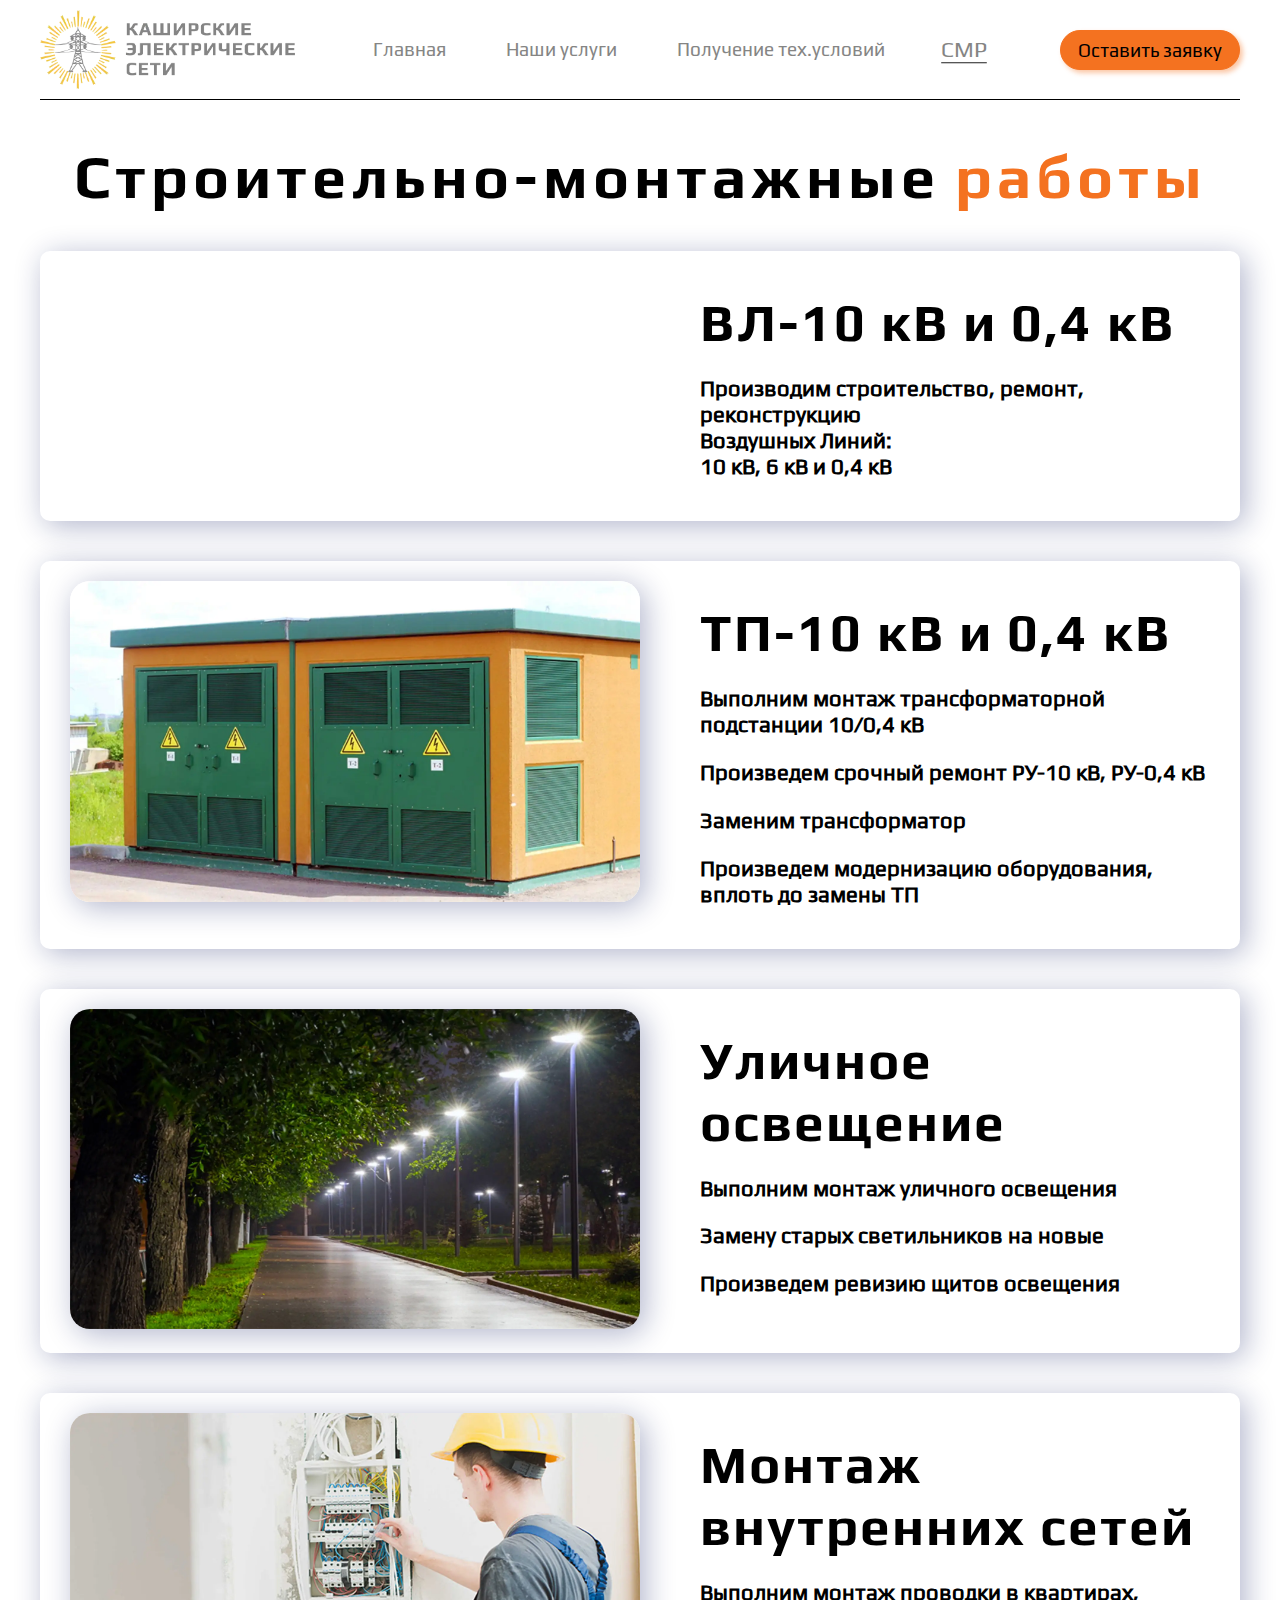
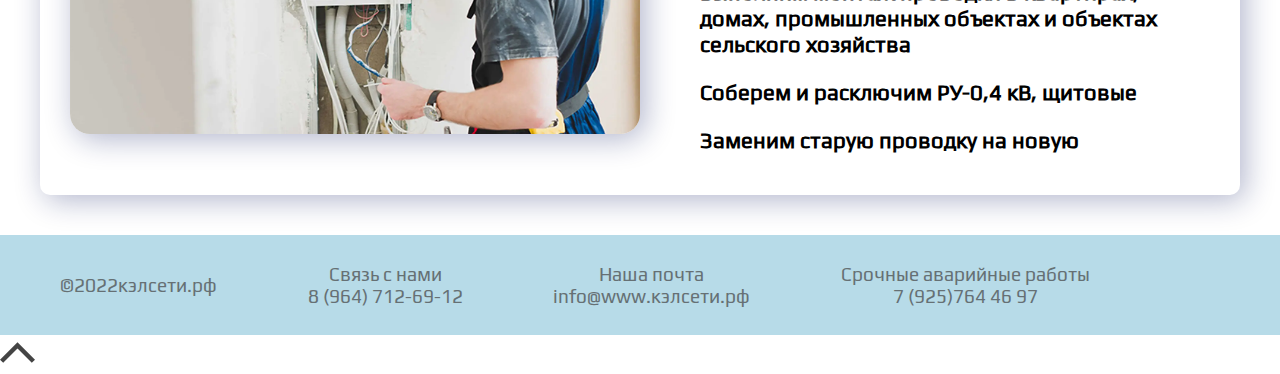
==== commit eb1b97a6: "Сайт готов" ====
--- a/CIW.html
+++ b/CIW.html
@@ -188,20 +188,20 @@
                 <span></span>
             </button>
             <h3 class="window__head h3">Оставьте заявку</h3>
-            <form action="" class="form">
+            <form action="/php/send.php" method="POST" class="form">
                 <fieldset class="form__group">                    
-                    <input type="text" class="form__input" name="name" placeholder="ФИО">
+                    <input type="text" class="form__input" name="name" placeholder="ФИО" required>
                 </fieldset>
                 <fieldset class="form__group">                    
-                    <input type="tel" class="form__input" name="phone" placeholder="Номер телефона">
+                    <input type="tel" class="form__input" name="phone" placeholder="Номер телефона" required>
                 </fieldset>
                 <fieldset class="form__group">                    
-                    <input type="email" class="form__input" name="email" placeholder="Электронная почта">
+                    <input type="email" class="form__input" name="email" placeholder="Электронная почта" required>
                 </fieldset>
                 <fieldset class="form__group">       
-                    <textarea class="form__input message" name="" id="" cols="30" rows="10" placeholder="Оставьте сообщение"></textarea>
-                </fieldset>
-                <button class="form__submit body1 button" id="submit-btn">Отправить</button>
+                    <textarea class="form__input message" name="message" placeholder="Оставьте сообщение" required></textarea>
+                </fieldset>
+                <input class="form__submit body1 button" type="submit" id="submit-btn"></input>
                 <p class="body3 form__caption">Нажимая на кнопку, Вы подтверждаете, что даете согласие на обработку Ваших персональных данных </p>
             </form>
             <!-- /form -->
@@ -231,5 +231,12 @@
       </div>
       <script src="/js/modal-menu.js"></script>  
       <!-- /modal-menu -->
+      <a href="#" class="bottom-to-top">
+        <svg xmlns="http://www.w3.org/2000/svg" width="35" height="35" viewBox="0 0 1920 1920" fill="#444444"><path fill-rule="evenodd" d="m.08 1351.937 176.13 176.13 783.988-783.864 783.74 783.864 176.129-176.13-959.87-960.118z"/></svg>
+      </a>
+      <!-- /bottom-to-top -->
+      <script src="/js/JQuery.js"></script>
+      <script src="/slick/slick.min.js"></script>
+      <script src="/js/main.js"></script>
 </body>
 </html>